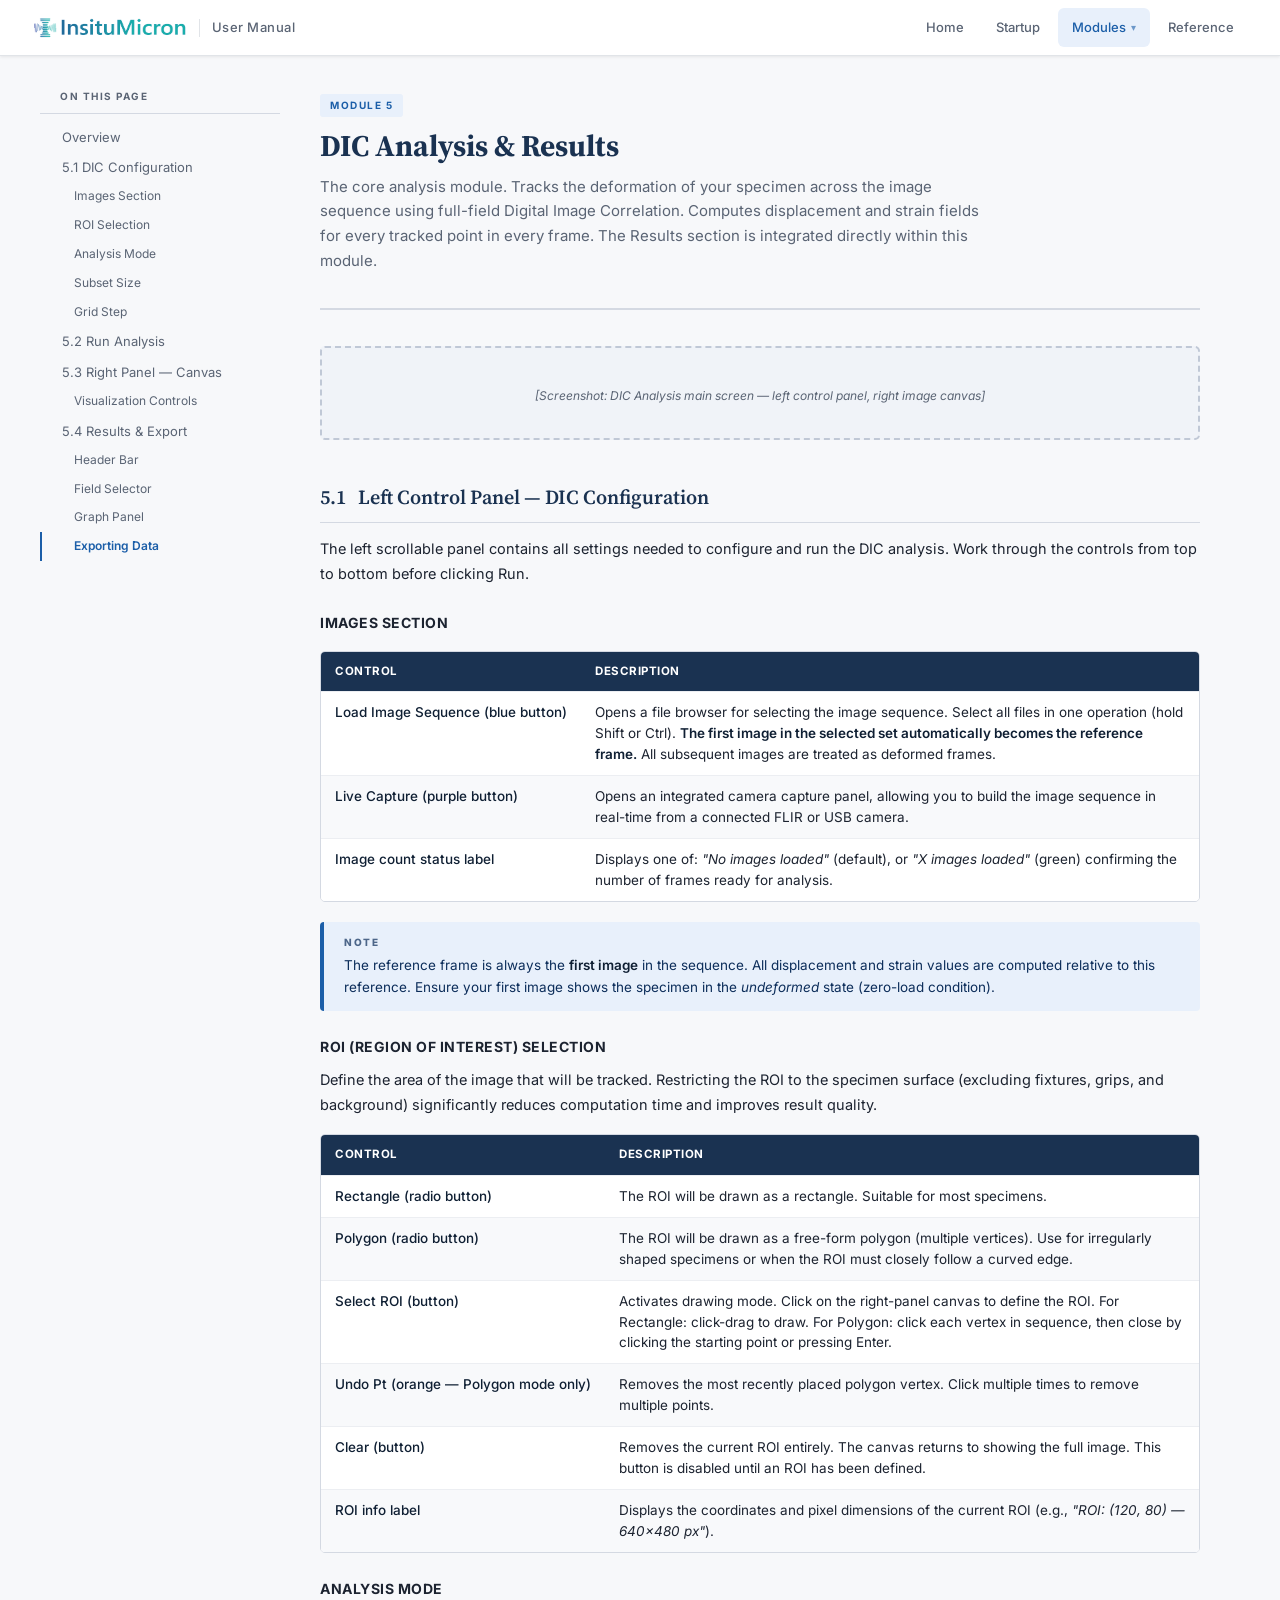
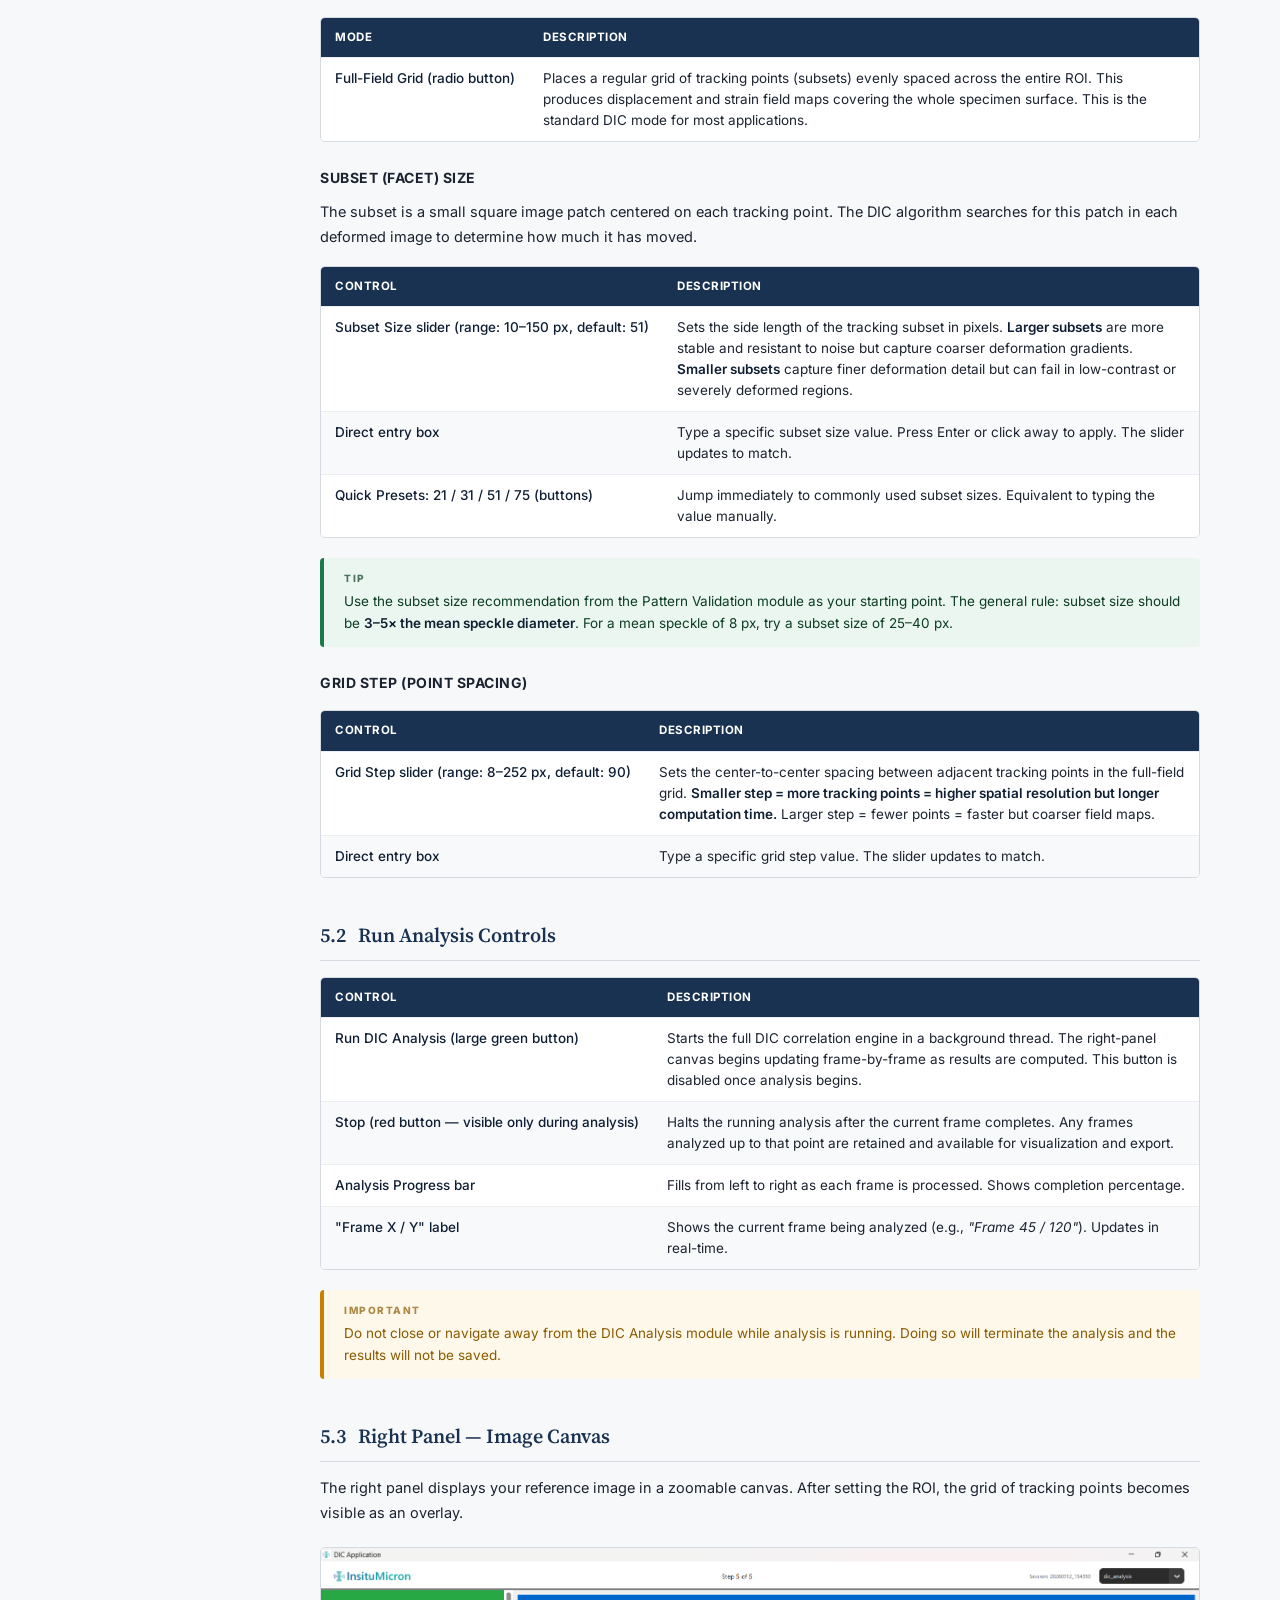
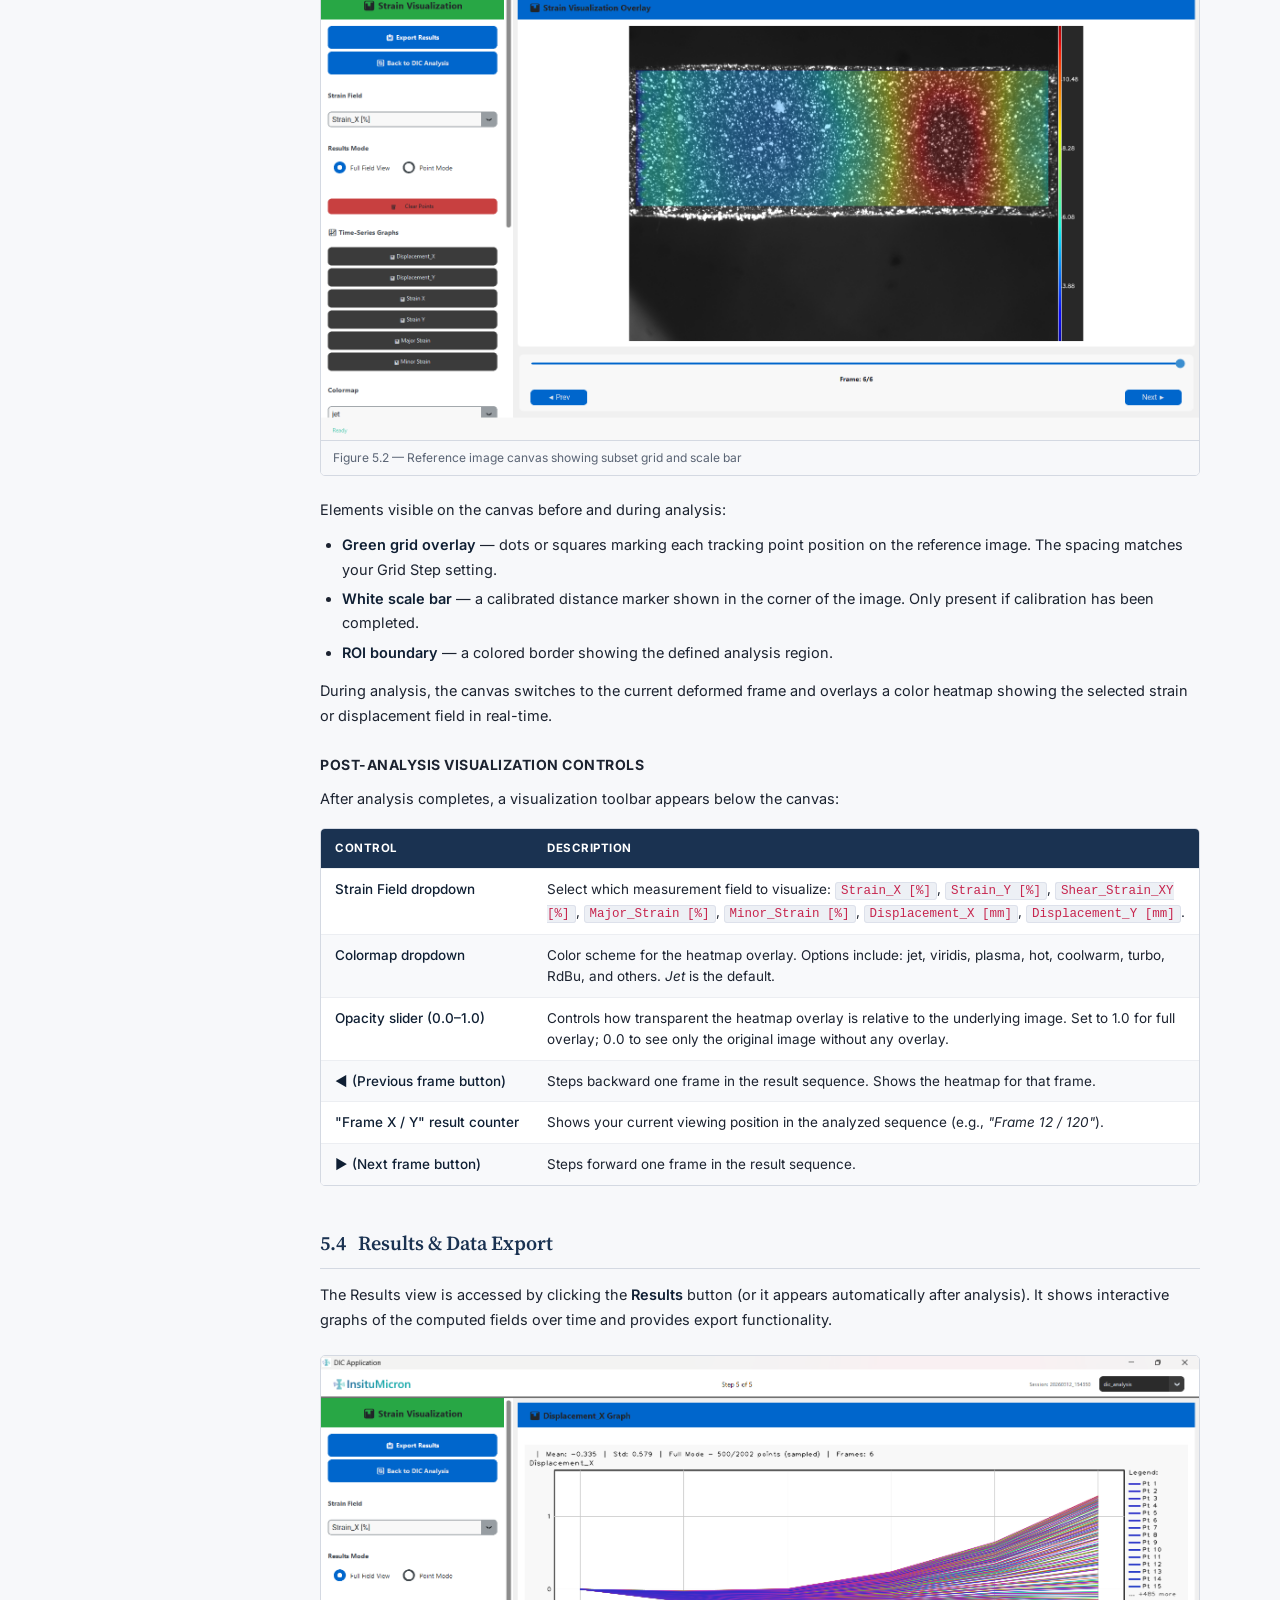
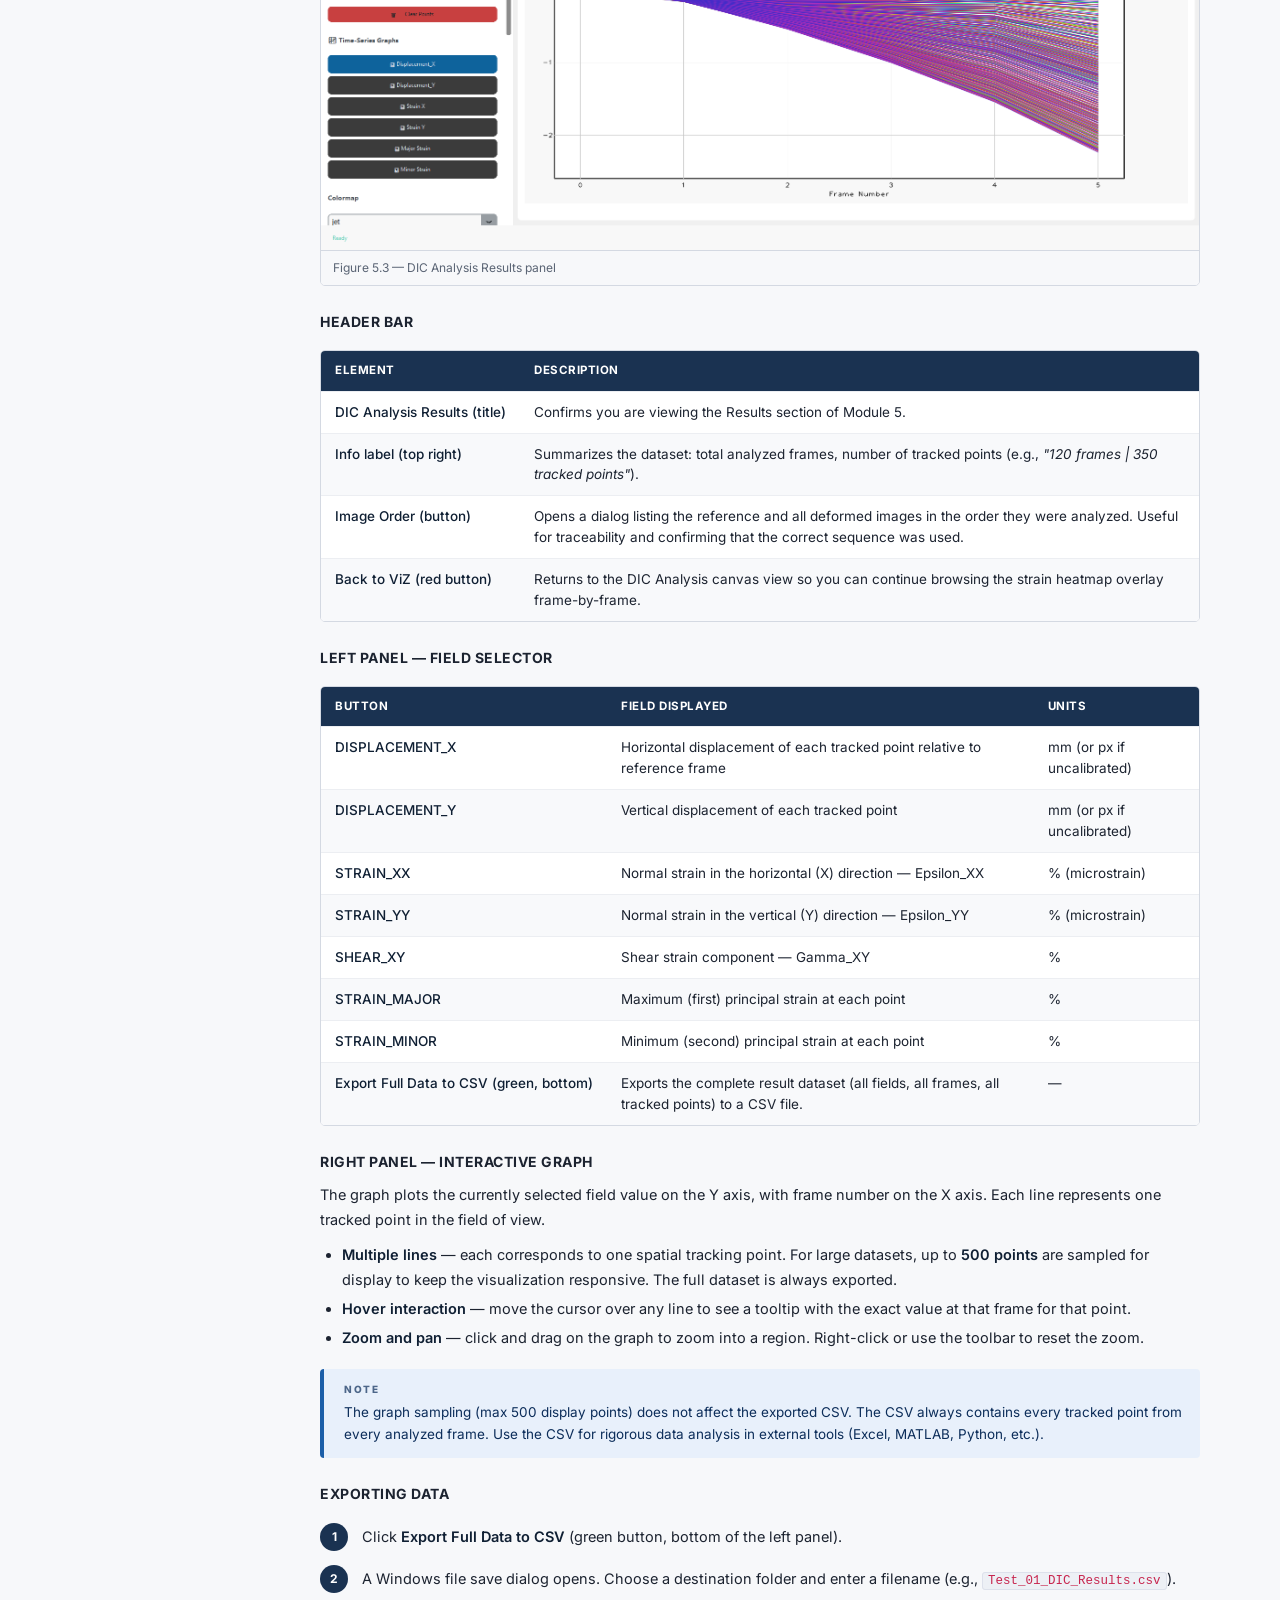
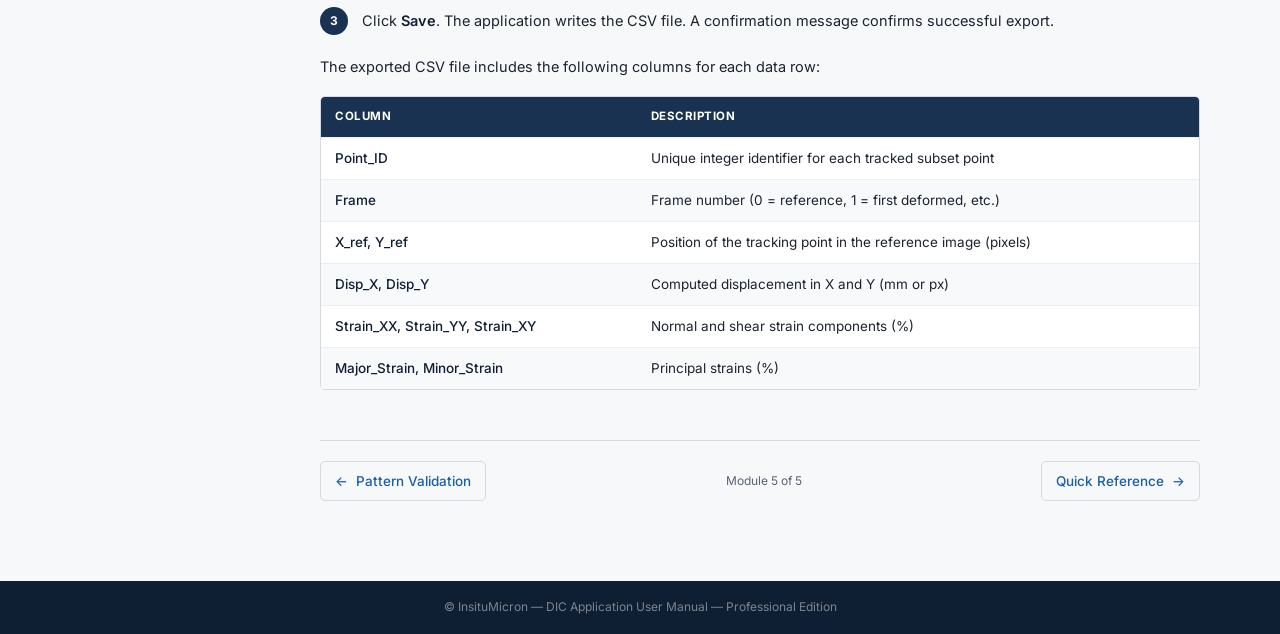
==== module5_dic_analysis.html @ 98cc05a1 "Initial commit: User Manual files" ====
﻿<!DOCTYPE html>
<html lang="en">
<head>
<meta charset="UTF-8">
<link rel="icon" type="image/x-icon" href="images/logo.ico">
<meta name="viewport" content="width=device-width, initial-scale=1.0">
<title>Module 5: DIC Analysis & Results — DIC Application User Manual</title>
<link rel="stylesheet" href="style.css">
</head>
<body>

<header class="site-header">
  <a class="brand" href="index.html"><img src="images/title.png" alt="InsituMicron DIC Application" class="brand-img"><span class="brand-divider"></span><span class="brand-manual">User Manual</span></a>
  <nav class="header-nav">
    <a href="index.html">Home</a>
    <a href="license.html">Startup</a>
    <div class="nav-dropdown">
      <span class="nav-btn active">Modules</span>
      <div class="dropdown-menu">
        <a href="module1_acquisition.html"><span class="mod-num">1</span>Image Acquisition</a>
        <a href="module2_calibration.html"><span class="mod-num">2</span>Calibration</a>
        <a href="module3_focus_quality.html"><span class="mod-num">3</span>Focus Quality</a>
        <a href="module4_pattern_validation.html"><span class="mod-num">4</span>Pattern Validation</a>
        <a href="module5_dic_analysis.html" class="active"><span class="mod-num">5</span>DIC Analysis</a>
      </div>
    </div>
    <a href="reference.html">Reference</a>
  </nav></header>

<div class="layout">
  <nav class="sidebar">
    <div class="sidebar-label">On This Page</div>
    <a href="#overview">Overview</a>
    <a href="#configuration">5.1 DIC Configuration</a>
    <a class="sub" href="#images-section">Images Section</a>
    <a class="sub" href="#roi-selection">ROI Selection</a>
    <a class="sub" href="#analysis-mode">Analysis Mode</a>
    <a class="sub" href="#subset-size">Subset Size</a>
    <a class="sub" href="#grid-step">Grid Step</a>
    <a href="#run-analysis">5.2 Run Analysis</a>
    <a href="#canvas">5.3 Right Panel — Canvas</a>
    <a class="sub" href="#post-viz">Visualization Controls</a>
    <a href="#results">5.4 Results &amp; Export</a>
    <a class="sub" href="#header-bar">Header Bar</a>
    <a class="sub" href="#field-selector">Field Selector</a>
    <a class="sub" href="#graph-panel">Graph Panel</a>
    <a class="sub" href="#export">Exporting Data</a>
  </nav>

  <main class="content">
    <div class="page-title-block">
      <div class="module-tag">Module 5</div>
      <h1>DIC Analysis &amp; Results</h1>
      <p class="lead">The core analysis module. Tracks the deformation of your specimen across the image sequence using full-field Digital Image Correlation. Computes displacement and strain fields for every tracked point in every frame. The Results section is integrated directly within this module.</p>
    </div>

    <div class="fig">
      <img src="images/D1.png" alt="DIC Analysis main screen" onerror="this.parentElement.className='fig-placeholder';this.parentElement.innerHTML='<div class=ph-label>[Screenshot: DIC Analysis main screen — left control panel, right image canvas]</div>'">
      <div class="fig-caption">Figure 5.1 — DIC Analysis module main screen</div>
    </div>

    <!-- 5.1 Configuration -->
    <h2 id="configuration">5.1 &nbsp; Left Control Panel — DIC Configuration</h2>
    <p>The left scrollable panel contains all settings needed to configure and run the DIC analysis. Work through the controls from top to bottom before clicking Run.</p>

    <h3 id="images-section">Images Section</h3>
    <div class="tbl-wrap"><table>
      <thead><tr><th>Control</th><th>Description</th></tr></thead>
      <tbody>
        <tr><td>Load Image Sequence (blue button)</td><td>Opens a file browser for selecting the image sequence. Select all files in one operation (hold Shift or Ctrl). <strong>The first image in the selected set automatically becomes the reference frame.</strong> All subsequent images are treated as deformed frames.</td></tr>
        <tr><td>Live Capture (purple button)</td><td>Opens an integrated camera capture panel, allowing you to build the image sequence in real-time from a connected FLIR or USB camera.</td></tr>
        <tr><td>Image count status label</td><td>Displays one of: <em>"No images loaded"</em> (default), or <em>"X images loaded"</em> (green) confirming the number of frames ready for analysis.</td></tr>
      </tbody>
    </table></div>
    <div class="note">The reference frame is always the <strong>first image</strong> in the sequence. All displacement and strain values are computed relative to this reference. Ensure your first image shows the specimen in the <em>undeformed</em> state (zero-load condition).</div>

    <h3 id="roi-selection">ROI (Region of Interest) Selection</h3>
    <p>Define the area of the image that will be tracked. Restricting the ROI to the specimen surface (excluding fixtures, grips, and background) significantly reduces computation time and improves result quality.</p>
    <div class="tbl-wrap"><table>
      <thead><tr><th>Control</th><th>Description</th></tr></thead>
      <tbody>
        <tr><td>Rectangle (radio button)</td><td>The ROI will be drawn as a rectangle. Suitable for most specimens.</td></tr>
        <tr><td>Polygon (radio button)</td><td>The ROI will be drawn as a free-form polygon (multiple vertices). Use for irregularly shaped specimens or when the ROI must closely follow a curved edge.</td></tr>
        <tr><td>Select ROI (button)</td><td>Activates drawing mode. Click on the right-panel canvas to define the ROI. For Rectangle: click-drag to draw. For Polygon: click each vertex in sequence, then close by clicking the starting point or pressing Enter.</td></tr>
        <tr><td>Undo Pt (orange — Polygon mode only)</td><td>Removes the most recently placed polygon vertex. Click multiple times to remove multiple points.</td></tr>
        <tr><td>Clear (button)</td><td>Removes the current ROI entirely. The canvas returns to showing the full image. This button is disabled until an ROI has been defined.</td></tr>
        <tr><td>ROI info label</td><td>Displays the coordinates and pixel dimensions of the current ROI (e.g., <em>"ROI: (120, 80) — 640×480 px"</em>).</td></tr>
      </tbody>
    </table></div>

    <h3 id="analysis-mode">Analysis Mode</h3>
    <div class="tbl-wrap"><table>
      <thead><tr><th>Mode</th><th>Description</th></tr></thead>
      <tbody>
        <tr><td>Full-Field Grid (radio button)</td><td>Places a regular grid of tracking points (subsets) evenly spaced across the entire ROI. This produces displacement and strain field maps covering the whole specimen surface. This is the standard DIC mode for most applications.</td></tr>
      </tbody>
    </table></div>

    <h3 id="subset-size">Subset (Facet) Size</h3>
    <p>The subset is a small square image patch centered on each tracking point. The DIC algorithm searches for this patch in each deformed image to determine how much it has moved.</p>
    <div class="tbl-wrap"><table>
      <thead><tr><th>Control</th><th>Description</th></tr></thead>
      <tbody>
        <tr><td>Subset Size slider (range: 10–150 px, default: 51)</td><td>Sets the side length of the tracking subset in pixels. <strong>Larger subsets</strong> are more stable and resistant to noise but capture coarser deformation gradients. <strong>Smaller subsets</strong> capture finer deformation detail but can fail in low-contrast or severely deformed regions.</td></tr>
        <tr><td>Direct entry box</td><td>Type a specific subset size value. Press Enter or click away to apply. The slider updates to match.</td></tr>
        <tr><td>Quick Presets: 21 / 31 / 51 / 75 (buttons)</td><td>Jump immediately to commonly used subset sizes. Equivalent to typing the value manually.</td></tr>
      </tbody>
    </table></div>
    <div class="tip">Use the subset size recommendation from the Pattern Validation module as your starting point. The general rule: subset size should be <strong>3–5× the mean speckle diameter</strong>. For a mean speckle of 8 px, try a subset size of 25–40 px.</div>

    <h3 id="grid-step">Grid Step (Point Spacing)</h3>
    <div class="tbl-wrap"><table>
      <thead><tr><th>Control</th><th>Description</th></tr></thead>
      <tbody>
        <tr><td>Grid Step slider (range: 8–252 px, default: 90)</td><td>Sets the center-to-center spacing between adjacent tracking points in the full-field grid. <strong>Smaller step = more tracking points = higher spatial resolution but longer computation time.</strong> Larger step = fewer points = faster but coarser field maps.</td></tr>
        <tr><td>Direct entry box</td><td>Type a specific grid step value. The slider updates to match.</td></tr>
      </tbody>
    </table></div>

    <!-- 5.2 Run Analysis -->
    <h2 id="run-analysis">5.2 &nbsp; Run Analysis Controls</h2>
    <div class="tbl-wrap"><table>
      <thead><tr><th>Control</th><th>Description</th></tr></thead>
      <tbody>
        <tr><td>Run DIC Analysis (large green button)</td><td>Starts the full DIC correlation engine in a background thread. The right-panel canvas begins updating frame-by-frame as results are computed. This button is disabled once analysis begins.</td></tr>
        <tr><td>Stop (red button — visible only during analysis)</td><td>Halts the running analysis after the current frame completes. Any frames analyzed up to that point are retained and available for visualization and export.</td></tr>
        <tr><td>Analysis Progress bar</td><td>Fills from left to right as each frame is processed. Shows completion percentage.</td></tr>
        <tr><td>"Frame X / Y" label</td><td>Shows the current frame being analyzed (e.g., <em>"Frame 45 / 120"</em>). Updates in real-time.</td></tr>
      </tbody>
    </table></div>
    <div class="warning">Do not close or navigate away from the DIC Analysis module while analysis is running. Doing so will terminate the analysis and the results will not be saved.</div>

    <!-- 5.3 Canvas -->
    <h2 id="canvas">5.3 &nbsp; Right Panel — Image Canvas</h2>
    <p>The right panel displays your reference image in a zoomable canvas. After setting the ROI, the grid of tracking points becomes visible as an overlay.</p>

    <div class="fig">
      <img src="images/d2.png" alt="DIC canvas with grid overlay" onerror="this.parentElement.className='fig-placeholder';this.parentElement.innerHTML='<div class=ph-label>[Screenshot: Reference image with green subset grid overlay and white scale bar]</div>'">
      <div class="fig-caption">Figure 5.2 — Reference image canvas showing subset grid and scale bar</div>
    </div>

    <p>Elements visible on the canvas before and during analysis:</p>
    <ul>
      <li><strong>Green grid overlay</strong> — dots or squares marking each tracking point position on the reference image. The spacing matches your Grid Step setting.</li>
      <li><strong>White scale bar</strong> — a calibrated distance marker shown in the corner of the image. Only present if calibration has been completed.</li>
      <li><strong>ROI boundary</strong> — a colored border showing the defined analysis region.</li>
    </ul>

    <p>During analysis, the canvas switches to the current deformed frame and overlays a color heatmap showing the selected strain or displacement field in real-time.</p>

    <h3 id="post-viz">Post-Analysis Visualization Controls</h3>
    <p>After analysis completes, a visualization toolbar appears below the canvas:</p>
    <div class="tbl-wrap"><table>
      <thead><tr><th>Control</th><th>Description</th></tr></thead>
      <tbody>
        <tr><td>Strain Field dropdown</td><td>Select which measurement field to visualize: <code>Strain_X [%]</code>, <code>Strain_Y [%]</code>, <code>Shear_Strain_XY [%]</code>, <code>Major_Strain [%]</code>, <code>Minor_Strain [%]</code>, <code>Displacement_X [mm]</code>, <code>Displacement_Y [mm]</code>.</td></tr>
        <tr><td>Colormap dropdown</td><td>Color scheme for the heatmap overlay. Options include: jet, viridis, plasma, hot, coolwarm, turbo, RdBu, and others. <em>Jet</em> is the default.</td></tr>
        <tr><td>Opacity slider (0.0–1.0)</td><td>Controls how transparent the heatmap overlay is relative to the underlying image. Set to 1.0 for full overlay; 0.0 to see only the original image without any overlay.</td></tr>
        <tr><td>◀ (Previous frame button)</td><td>Steps backward one frame in the result sequence. Shows the heatmap for that frame.</td></tr>
        <tr><td>"Frame X / Y" result counter</td><td>Shows your current viewing position in the analyzed sequence (e.g., <em>"Frame 12 / 120"</em>).</td></tr>
        <tr><td>▶ (Next frame button)</td><td>Steps forward one frame in the result sequence.</td></tr>
      </tbody>
    </table></div>

    <!-- 5.4 Results -->
    <h2 id="results">5.4 &nbsp; Results &amp; Data Export</h2>
    <p>The Results view is accessed by clicking the <strong>Results</strong> button (or it appears automatically after analysis). It shows interactive graphs of the computed fields over time and provides export functionality.</p>

    <div class="fig">
      <img src="images/d3.png" alt="Results panel" onerror="this.parentElement.className='fig-placeholder';this.parentElement.innerHTML='<div class=ph-label>[Screenshot: Results module — left field selector buttons, right interactive graph]</div>'">
      <div class="fig-caption">Figure 5.3 — DIC Analysis Results panel</div>
    </div>

    <h3 id="header-bar">Header Bar</h3>
    <div class="tbl-wrap"><table>
      <thead><tr><th>Element</th><th>Description</th></tr></thead>
      <tbody>
        <tr><td>DIC Analysis Results (title)</td><td>Confirms you are viewing the Results section of Module 5.</td></tr>
        <tr><td>Info label (top right)</td><td>Summarizes the dataset: total analyzed frames, number of tracked points (e.g., <em>"120 frames | 350 tracked points"</em>).</td></tr>
        <tr><td>Image Order (button)</td><td>Opens a dialog listing the reference and all deformed images in the order they were analyzed. Useful for traceability and confirming that the correct sequence was used.</td></tr>
        <tr><td>Back to ViZ (red button)</td><td>Returns to the DIC Analysis canvas view so you can continue browsing the strain heatmap overlay frame-by-frame.</td></tr>
      </tbody>
    </table></div>

    <h3 id="field-selector">Left Panel — Field Selector</h3>
    <div class="tbl-wrap"><table>
      <thead><tr><th>Button</th><th>Field Displayed</th><th>Units</th></tr></thead>
      <tbody>
        <tr><td>DISPLACEMENT_X</td><td>Horizontal displacement of each tracked point relative to reference frame</td><td>mm (or px if uncalibrated)</td></tr>
        <tr><td>DISPLACEMENT_Y</td><td>Vertical displacement of each tracked point</td><td>mm (or px if uncalibrated)</td></tr>
        <tr><td>STRAIN_XX</td><td>Normal strain in the horizontal (X) direction — Epsilon_XX</td><td>% (microstrain)</td></tr>
        <tr><td>STRAIN_YY</td><td>Normal strain in the vertical (Y) direction — Epsilon_YY</td><td>% (microstrain)</td></tr>
        <tr><td>SHEAR_XY</td><td>Shear strain component — Gamma_XY</td><td>%</td></tr>
        <tr><td>STRAIN_MAJOR</td><td>Maximum (first) principal strain at each point</td><td>%</td></tr>
        <tr><td>STRAIN_MINOR</td><td>Minimum (second) principal strain at each point</td><td>%</td></tr>
        <tr><td>Export Full Data to CSV (green, bottom)</td><td>Exports the complete result dataset (all fields, all frames, all tracked points) to a CSV file.</td><td>—</td></tr>
      </tbody>
    </table></div>

    <h3 id="graph-panel">Right Panel — Interactive Graph</h3>
    <p>The graph plots the currently selected field value on the Y axis, with frame number on the X axis. Each line represents one tracked point in the field of view.</p>
    <ul>
      <li><strong>Multiple lines</strong> — each corresponds to one spatial tracking point. For large datasets, up to <strong>500 points</strong> are sampled for display to keep the visualization responsive. The full dataset is always exported.</li>
      <li><strong>Hover interaction</strong> — move the cursor over any line to see a tooltip with the exact value at that frame for that point.</li>
      <li><strong>Zoom and pan</strong> — click and drag on the graph to zoom into a region. Right-click or use the toolbar to reset the zoom.</li>
    </ul>

    <div class="note">The graph sampling (max 500 display points) does not affect the exported CSV. The CSV always contains every tracked point from every analyzed frame. Use the CSV for rigorous data analysis in external tools (Excel, MATLAB, Python, etc.).</div>

    <h3 id="export">Exporting Data</h3>
    <div class="procedure">
      <div class="proc-step"><p>Click <strong>Export Full Data to CSV</strong> (green button, bottom of the left panel).</p></div>
      <div class="proc-step"><p>A Windows file save dialog opens. Choose a destination folder and enter a filename (e.g., <code>Test_01_DIC_Results.csv</code>).</p></div>
      <div class="proc-step"><p>Click <strong>Save</strong>. The application writes the CSV file. A confirmation message confirms successful export.</p></div>
    </div>
    <p>The exported CSV file includes the following columns for each data row:</p>
    <div class="tbl-wrap"><table>
      <thead><tr><th>Column</th><th>Description</th></tr></thead>
      <tbody>
        <tr><td>Point_ID</td><td>Unique integer identifier for each tracked subset point</td></tr>
        <tr><td>Frame</td><td>Frame number (0 = reference, 1 = first deformed, etc.)</td></tr>
        <tr><td>X_ref, Y_ref</td><td>Position of the tracking point in the reference image (pixels)</td></tr>
        <tr><td>Disp_X, Disp_Y</td><td>Computed displacement in X and Y (mm or px)</td></tr>
        <tr><td>Strain_XX, Strain_YY, Strain_XY</td><td>Normal and shear strain components (%)</td></tr>
        <tr><td>Major_Strain, Minor_Strain</td><td>Principal strains (%)</td></tr>
      </tbody>
    </table></div>

    <div class="page-nav">
      <a href="module4_pattern_validation.html" class="prev">Pattern Validation</a>
      <span class="page-label">Module 5 of 5</span>
      <a href="reference.html" class="next">Quick Reference</a>
    </div>
  </main>
</div>

<footer class="site-footer">&copy; InsituMicron &mdash; DIC Application User Manual &mdash; Professional Edition</footer>
<script>
(function(){
  var sections = document.querySelectorAll('[id]');
  var navLinks = document.querySelectorAll('.sidebar a');
  if (!navLinks.length) return;
  var io = new IntersectionObserver(function(entries){
    entries.forEach(function(entry){
      if (entry.isIntersecting) {
        var id = entry.target.getAttribute('id');
        navLinks.forEach(function(a){ a.classList.remove('active'); });
        var active = document.querySelector('.sidebar a[href="#' + id + '"]');
        if (active) active.classList.add('active');
      }
    });
  }, { rootMargin: '-15% 0px -70% 0px', threshold: 0 });
  sections.forEach(function(s){ io.observe(s); });
})();
</script></body>
</html>
---- style.css ----
/* ============================================================
   DIC Application — User Manual Shared Stylesheet
   Style: Corporate Technical Documentation
   ============================================================ */

@import url('https://fonts.googleapis.com/css2?family=Inter:wght@300;400;500;600;700&family=Source+Serif+4:wght@400;600;700&display=swap');

/* ── RESET & ROOT ── */
*, *::before, *::after { box-sizing: border-box; margin: 0; padding: 0; }

:root {
  --navy:        #1a3251;
  --navy-dark:   #0f1f33;
  --blue:        #1b5ea8;
  --blue-light:  #e8f0fb;
  --header-bg:   #ffffff;
  --header-text: #1a1a1a;
  --header-text-muted: #5a6474;
  --header-border: #e1e4e8;
  --teal:        #007c8a;
  --text:        #1c2330;
  --text-muted:  #5a6474;
  --border:      #d4d9e2;
  --bg:          #f7f8fa;
  --white:       #ffffff;
  --sidebar-w:   240px;
  --green:       #1a7a4a;
  --green-bg:    #eaf6ef;
  --amber:       #8a5a00;
  --amber-bg:    #fef8ea;
  --red:         #8a1515;
  --red-bg:      #fdf0f0;
}

/* ── BASE ── */
html { scroll-behavior: smooth; }
body {
  font-family: 'Inter', 'Segoe UI', Arial, sans-serif;
  font-size: 14.5px;
  line-height: 1.7;
  color: var(--text);
  background: var(--bg);
  min-height: 100vh;
  display: flex;
  flex-direction: column;
}

/* ── TOP HEADER BAR ── */
.site-header {
  background: var(--header-bg);
  color: var(--header-text);
  display: flex;
  align-items: center;
  justify-content: space-between;
  padding: 0 32px;
  height: 56px;
  position: sticky;
  top: 0;
  z-index: 1000;
  box-shadow: 0 1px 3px rgba(0,0,0,0.08);
  border-bottom: 1px solid var(--header-border);
}
.site-header .brand {
  display: flex;
  align-items: center;
  gap: 12px;
  text-decoration: none;
}
.brand-img {
  height: 28px;
  width: auto;
  display: block;
  object-fit: contain;
  /* If title.png has color/white text, ensure it's visible on white. 
     Using a slight contrast filter just in case. */
}
.brand-divider {
  width: 1px;
  height: 18px;
  background: var(--header-border);
  display: block;
}
.brand-manual {
  font-size: 13px;
  font-weight: 500;
  color: var(--header-text-muted);
  letter-spacing: 0.5px;
  white-space: nowrap;
}
.header-nav {
  display: flex;
  align-items: center;
  gap: 4px;
}
.header-nav a, .nav-dropdown > .nav-btn {
  color: var(--header-text-muted);
  text-decoration: none;
  font-size: 13px;
  font-weight: 500;
  padding: 8px 14px;
  border-radius: 6px;
  transition: background 0.15s, color 0.15s;
  display: flex;
  align-items: center;
}
.header-nav a:hover, .nav-dropdown > .nav-btn:hover { 
  background: var(--bg); 
  color: var(--blue); 
}
.header-nav a.active, .nav-dropdown > .nav-btn.active { 
  background: var(--blue-light); 
  color: var(--blue); 
}

/* Modules dropdown */
.nav-dropdown { position: relative; display: inline-block; }
.nav-dropdown > .nav-btn {
  cursor: pointer;
  user-select: none;
  gap: 5px;
}
.nav-dropdown > .nav-btn::after { content: '▾'; font-size: 10px; opacity: 0.6; }

.nav-dropdown .dropdown-menu {
  display: none;
  position: absolute;
  top: calc(100% + 4px);
  right: 0;
  background: #ffffff;
  border: 1px solid var(--border);
  border-radius: 8px;
  min-width: 220px;
  box-shadow: 0 10px 30px rgba(0,0,0,0.12);
  z-index: 300;
  overflow: hidden;
  padding: 6px;
}
.nav-dropdown:hover .dropdown-menu { display: block; }

.nav-dropdown .dropdown-menu a {
  display: flex;
  align-items: center;
  gap: 12px;
  padding: 10px 14px;
  color: var(--text);
  text-decoration: none;
  font-size: 13.5px;
  border-radius: 6px;
  transition: background 0.12s;
}
.nav-dropdown .dropdown-menu a:hover { background: var(--bg); color: var(--blue); }
.nav-dropdown .dropdown-menu a.active { background: var(--blue-light); color: var(--blue); font-weight: 600; }
.nav-dropdown .dropdown-menu a .mod-num {
  display: inline-flex;
  align-items: center;
  justify-content: center;
  width: 22px;
  height: 22px;
  background: var(--bg);
  border-radius: 4px;
  font-size: 11px;
  font-weight: 700;
  color: var(--blue);
  flex-shrink: 0;
}

/* ── LAYOUT WRAPPER ── */
.layout {
  display: flex;
  flex: 1;
  max-width: 1200px;
  margin: 0 auto;
  width: 100%;
  padding: 0 0 60px;
}

/* ── LEFT SIDEBAR (in-page TOC) ── */
.sidebar {
  width: var(--sidebar-w);
  flex-shrink: 0;
  padding: 32px 0 0;
  position: sticky;
  top: 54px;
  height: calc(100vh - 54px);
  overflow-y: auto;
}
.sidebar-label {
  font-size: 10px;
  font-weight: 700;
  letter-spacing: 1.5px;
  text-transform: uppercase;
  color: var(--text-muted);
  padding: 0 20px 8px;
  border-bottom: 1px solid var(--border);
  margin-bottom: 8px;
}
.sidebar a {
  display: block;
  padding: 6px 20px;
  font-size: 13px;
  color: var(--text-muted);
  text-decoration: none;
  border-left: 2px solid transparent;
  transition: color 0.12s, border-color 0.12s;
  line-height: 1.4;
}
.sidebar a:hover { color: var(--blue); border-left-color: #b8cfe8; }
.sidebar a.active { color: var(--blue); border-left-color: var(--blue); font-weight: 600; }
.sidebar a.sub { padding-left: 32px; font-size: 12px; }

/* ── MAIN CONTENT ── */
.content {
  flex: 1;
  min-width: 0;
  padding: 36px 40px 0;
}

/* ── PAGE TITLE BLOCK ── */
.page-title-block {
  border-bottom: 2px solid var(--border);
  padding-bottom: 24px;
  margin-bottom: 36px;
}
.module-tag {
  display: inline-block;
  font-size: 10px;
  font-weight: 700;
  letter-spacing: 1.5px;
  text-transform: uppercase;
  color: var(--blue);
  background: var(--blue-light);
  padding: 3px 10px;
  border-radius: 3px;
  margin-bottom: 10px;
}
.page-title-block h1 {
  font-family: 'Source Serif 4', Georgia, serif;
  font-size: 30px;
  font-weight: 700;
  color: var(--navy);
  line-height: 1.25;
  margin-bottom: 10px;
}
.page-title-block .lead {
  font-size: 15px;
  color: var(--text-muted);
  line-height: 1.65;
  max-width: 680px;
}

/* ── SECTION HEADINGS ── */
h2 {
  font-family: 'Source Serif 4', Georgia, serif;
  font-size: 20px;
  font-weight: 600;
  color: var(--navy);
  margin: 40px 0 14px;
  padding-bottom: 8px;
  border-bottom: 1px solid var(--border);
}
h3 {
  font-size: 14px;
  font-weight: 700;
  color: var(--text);
  margin: 24px 0 10px;
  text-transform: uppercase;
  letter-spacing: 0.5px;
}
h4 { font-size: 14px; font-weight: 600; color: var(--text); margin: 18px 0 8px; }

/* ── PARAGRAPHS ── */
p { margin: 10px 0; font-size: 14.5px; line-height: 1.72; }
ul, ol { padding-left: 22px; margin: 10px 0 14px; }
li { margin: 5px 0; font-size: 14.5px; line-height: 1.68; }
strong { font-weight: 600; color: var(--navy-dark); }
em { font-style: italic; }
code {
  font-family: 'Consolas', 'Courier New', monospace;
  font-size: 12.5px;
  background: #edf0f5;
  color: #c7254e;
  padding: 1px 5px;
  border-radius: 3px;
  border: 1px solid #dde1eb;
}

/* ── TABLES ── */
.tbl-wrap {
  overflow-x: auto;
  margin: 16px 0 20px;
  border: 1px solid var(--border);
  border-radius: 5px;
}
table {
  width: 100%;
  border-collapse: collapse;
  font-size: 13.5px;
  background: var(--white);
}
thead tr {
  background: var(--navy);
  color: #fff;
}
thead th {
  padding: 10px 14px;
  text-align: left;
  font-size: 11.5px;
  font-weight: 700;
  letter-spacing: 0.5px;
  text-transform: uppercase;
}
tbody tr { border-top: 1px solid #eceef2; }
tbody tr:nth-child(even) { background: #f8f9fb; }
tbody tr:hover { background: #eef3fb; }
tbody td {
  padding: 10px 14px;
  vertical-align: top;
  line-height: 1.55;
}
tbody td:first-child { font-weight: 500; color: var(--navy-dark); white-space: nowrap; }

/* ── CALLOUT BOXES ── */
.note, .warning, .caution, .tip {
  border-radius: 4px;
  padding: 12px 16px 12px 20px;
  margin: 18px 0;
  font-size: 13.5px;
  line-height: 1.65;
  position: relative;
}
.note    { background: var(--blue-light); border-left: 4px solid var(--blue);  color: #0c2d5a; }
.tip     { background: var(--green-bg);   border-left: 4px solid var(--green); color: #0c3d24; }
.warning { background: var(--amber-bg);   border-left: 4px solid #c98000;      color: var(--amber); }
.caution { background: var(--red-bg);     border-left: 4px solid #b71c1c;      color: var(--red); }
.note::before    { content: "NOTE"; }
.tip::before     { content: "TIP"; }
.warning::before { content: "IMPORTANT"; }
.caution::before { content: "CAUTION"; }
.note::before, .tip::before, .warning::before, .caution::before {
  display: block;
  font-size: 10px;
  font-weight: 800;
  letter-spacing: 1.5px;
  margin-bottom: 4px;
  opacity: 0.7;
}

/* ── NUMBERED STEPS ── */
.procedure { margin: 16px 0 20px; counter-reset: proc; }
.proc-step {
  display: grid;
  grid-template-columns: 32px 1fr;
  gap: 10px;
  margin-bottom: 12px;
  counter-increment: proc;
}
.proc-step::before {
  content: counter(proc);
  width: 28px;
  height: 28px;
  background: var(--navy);
  color: #fff;
  border-radius: 50%;
  display: flex;
  align-items: center;
  justify-content: center;
  font-size: 12px;
  font-weight: 700;
  flex-shrink: 0;
  margin-top: 2px;
}
.proc-step p { margin: 0; padding-top: 4px; }

/* ── OPTION CARDS (method selection) ── */
.option-grid {
  display: grid;
  grid-template-columns: repeat(auto-fit, minmax(180px, 1fr));
  gap: 14px;
  margin: 18px 0;
}
.option-card {
  background: var(--white);
  border: 1.5px solid var(--border);
  border-radius: 6px;
  padding: 18px 16px;
  position: relative;
}
.option-card:hover { border-color: var(--blue); }
.option-card .oc-num {
  font-size: 10px;
  font-weight: 700;
  letter-spacing: 1.2px;
  color: var(--text-muted);
  text-transform: uppercase;
  margin-bottom: 6px;
}
.option-card .oc-title {
  font-size: 13.5px;
  font-weight: 700;
  color: var(--navy);
  margin-bottom: 6px;
}
.option-card .oc-desc {
  font-size: 12.5px;
  color: var(--text-muted);
  line-height: 1.55;
}

/* ── IMAGE AREA ── */
.fig {
  margin: 22px 0;
  border: 1px solid var(--border);
  border-radius: 5px;
  overflow: hidden;
  background: var(--white);
}
.fig img { width: 100%; display: block; }
.fig-caption {
  font-size: 12px;
  color: var(--text-muted);
  padding: 7px 12px;
  border-top: 1px solid var(--border);
  background: var(--bg);
}
.fig-placeholder {
  background: #f0f3f8;
  border: 2px dashed #c0c8d6;
  border-radius: 5px;
  padding: 32px 20px;
  text-align: center;
  margin: 22px 0;
  color: var(--text-muted);
}
.fig-placeholder .ph-label {
  font-size: 12px;
  font-style: italic;
  margin-top: 6px;
}

/* ── RESULT RATING TABLE ── */
.rating-excellent { color: #146b35; font-weight: 700; }
.rating-acceptable { color: #1a52a0; font-weight: 700; }
.rating-marginal   { color: #8a5a00; font-weight: 700; }
.rating-poor       { color: #9b1515; font-weight: 700; }

/* ── PAGE NAVIGATION FOOTER ── */
.page-nav {
  display: flex;
  justify-content: space-between;
  align-items: center;
  margin: 50px 0 0;
  padding: 20px 0;
  border-top: 1px solid var(--border);
}
.page-nav a {
  display: flex;
  align-items: center;
  gap: 8px;
  text-decoration: none;
  color: var(--blue);
  font-size: 13.5px;
  font-weight: 500;
  padding: 8px 14px;
  border: 1.5px solid var(--border);
  border-radius: 5px;
  transition: border-color 0.15s, background 0.15s;
}
.page-nav a:hover { background: var(--blue-light); border-color: var(--blue); }
.page-nav .prev::before { content: "←  "; }
.page-nav .next::after  { content: "  →"; }
.page-nav .page-label {
  font-size: 12px;
  color: var(--text-muted);
}

/* ── SITE FOOTER ── */
.site-footer {
  background: var(--navy-dark);
  color: rgba(255,255,255,0.45);
  text-align: center;
  font-size: 12px;
  padding: 16px;
  margin-top: auto;
}

/* ── UTILITY ── */
.text-muted { color: var(--text-muted); }
.mt0 { margin-top: 0; }
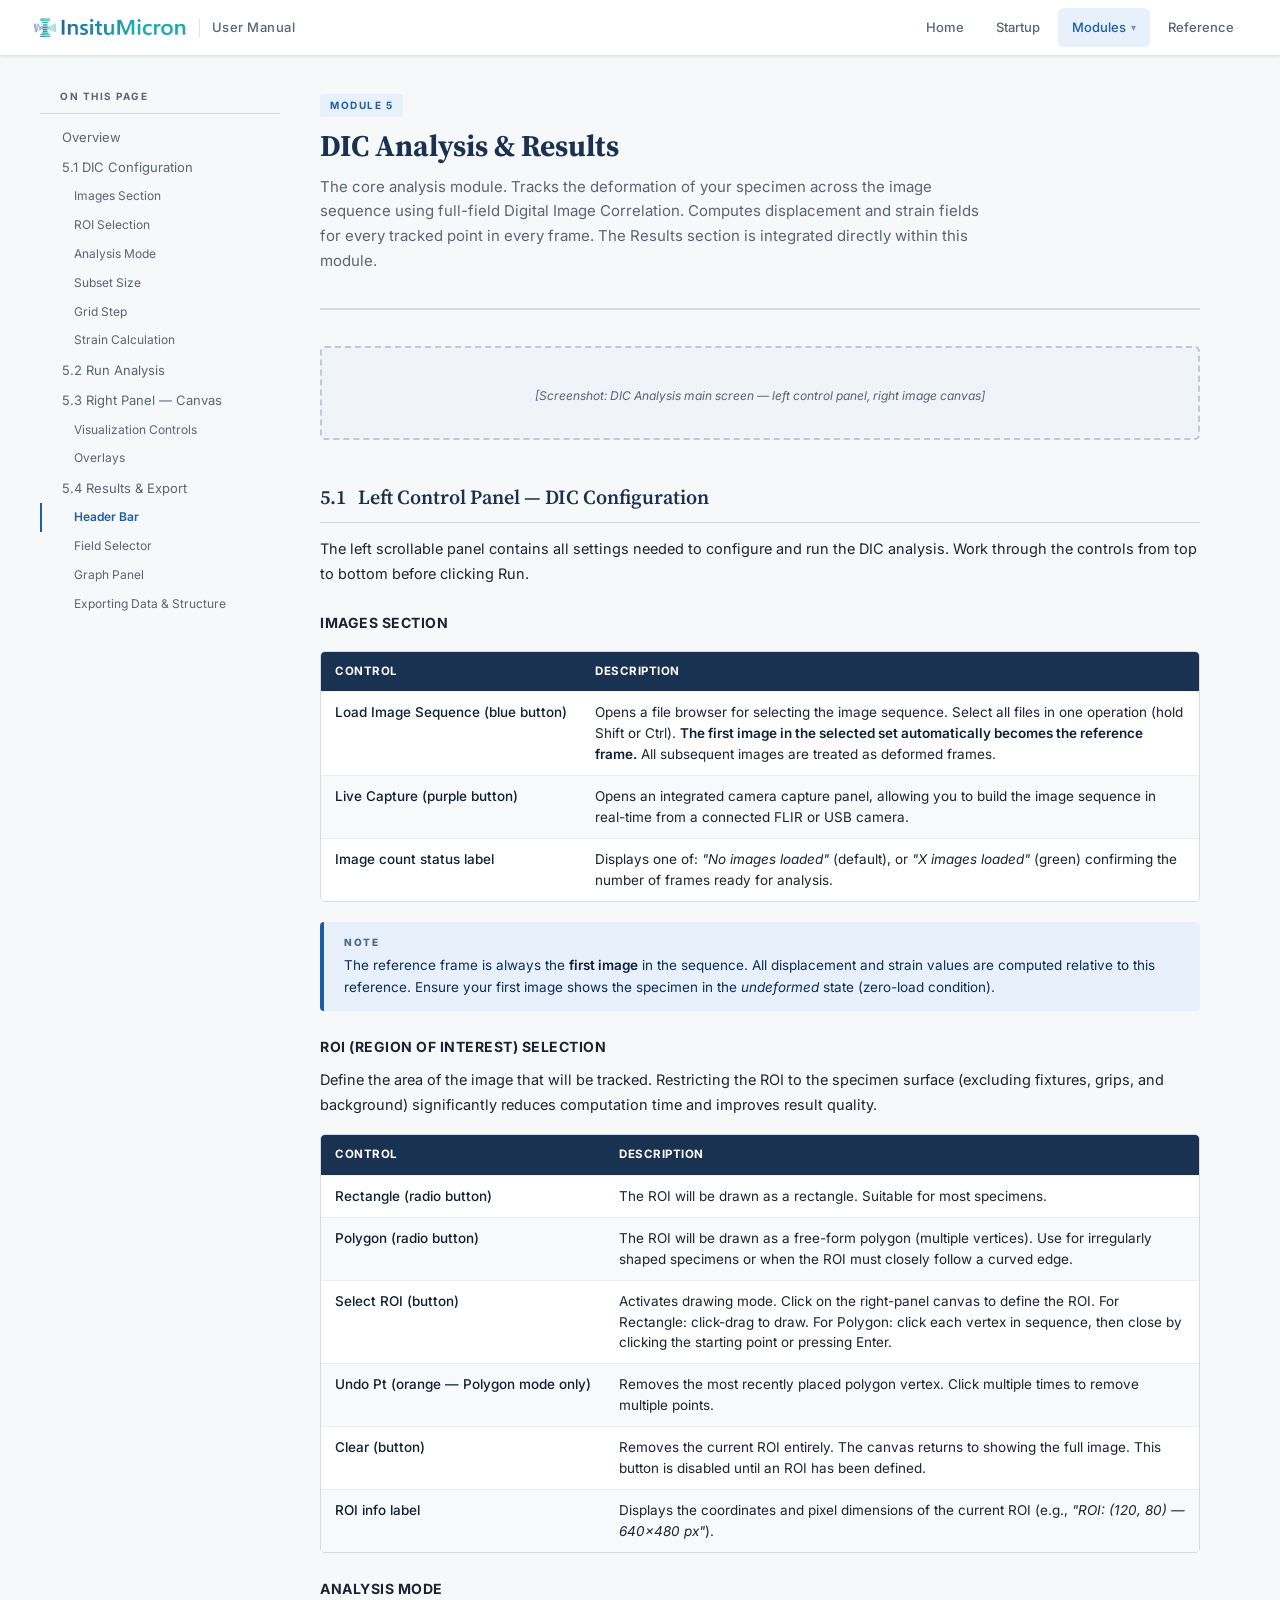
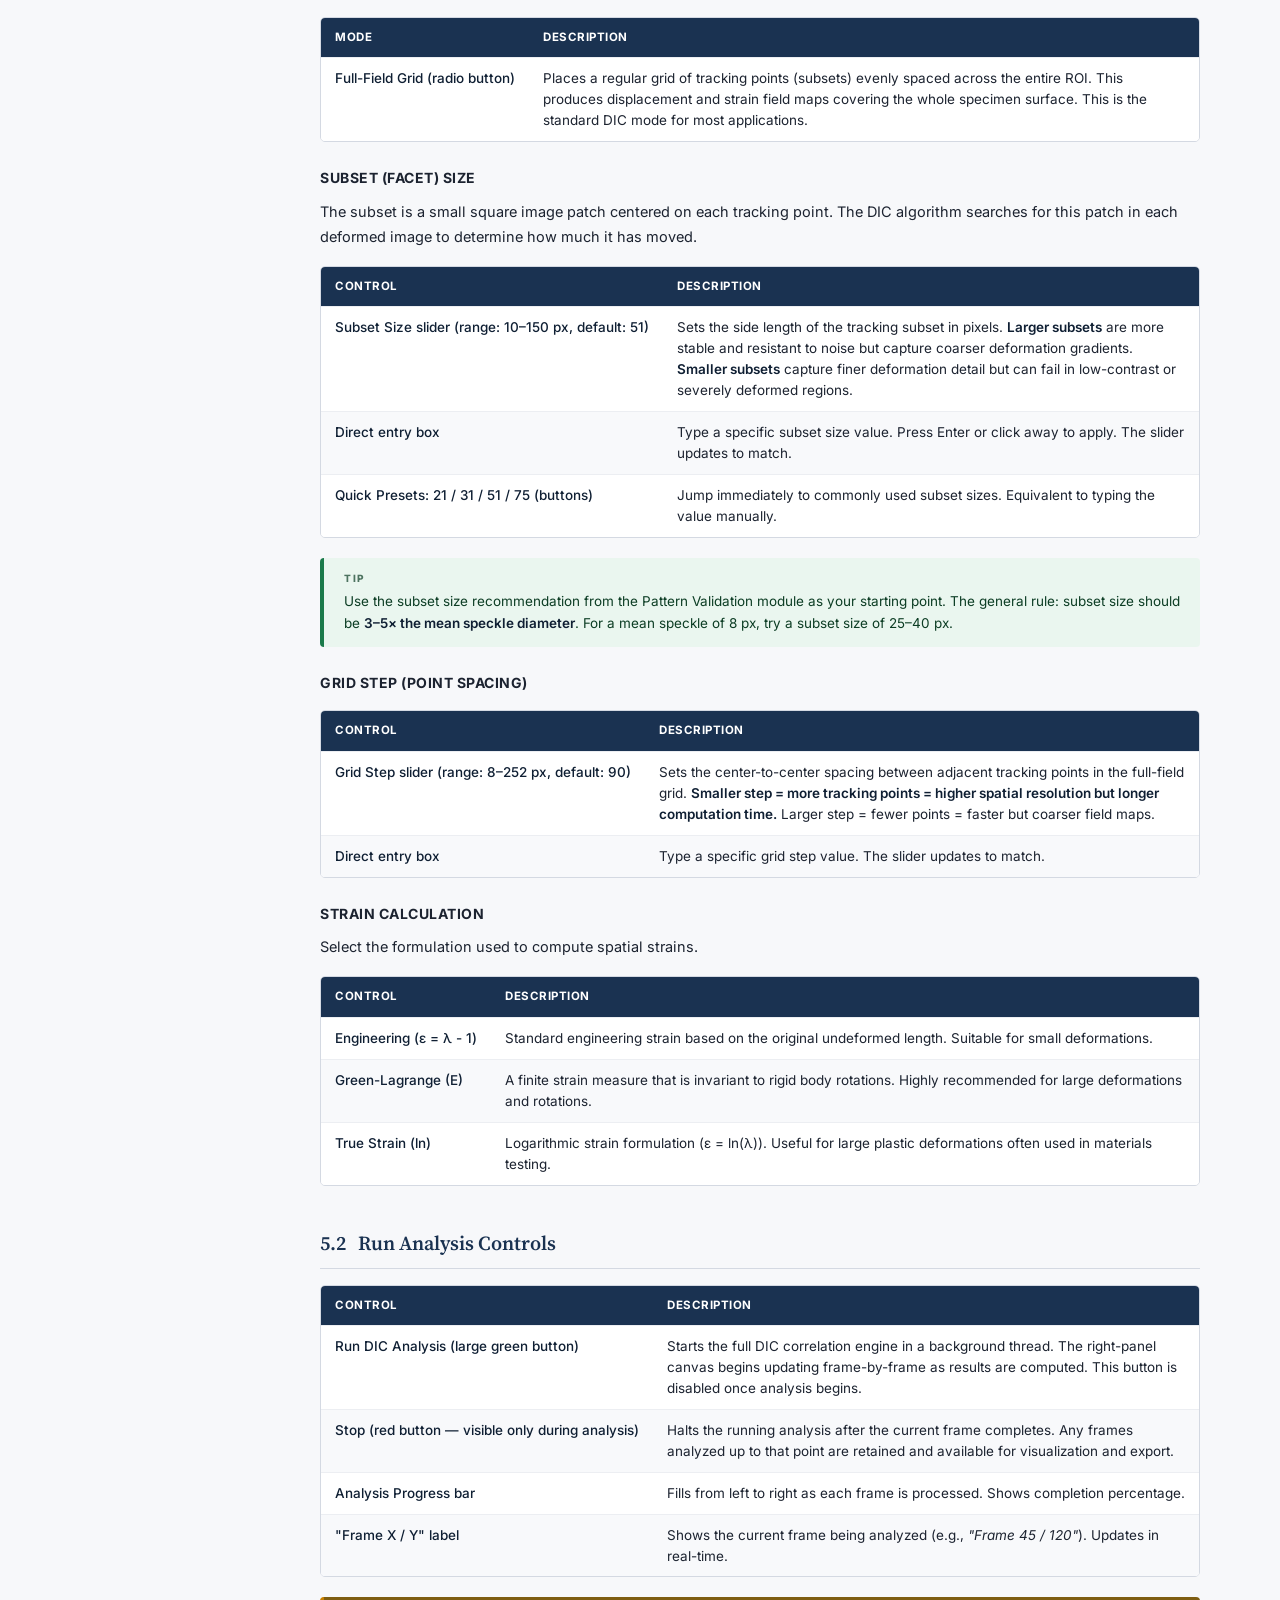
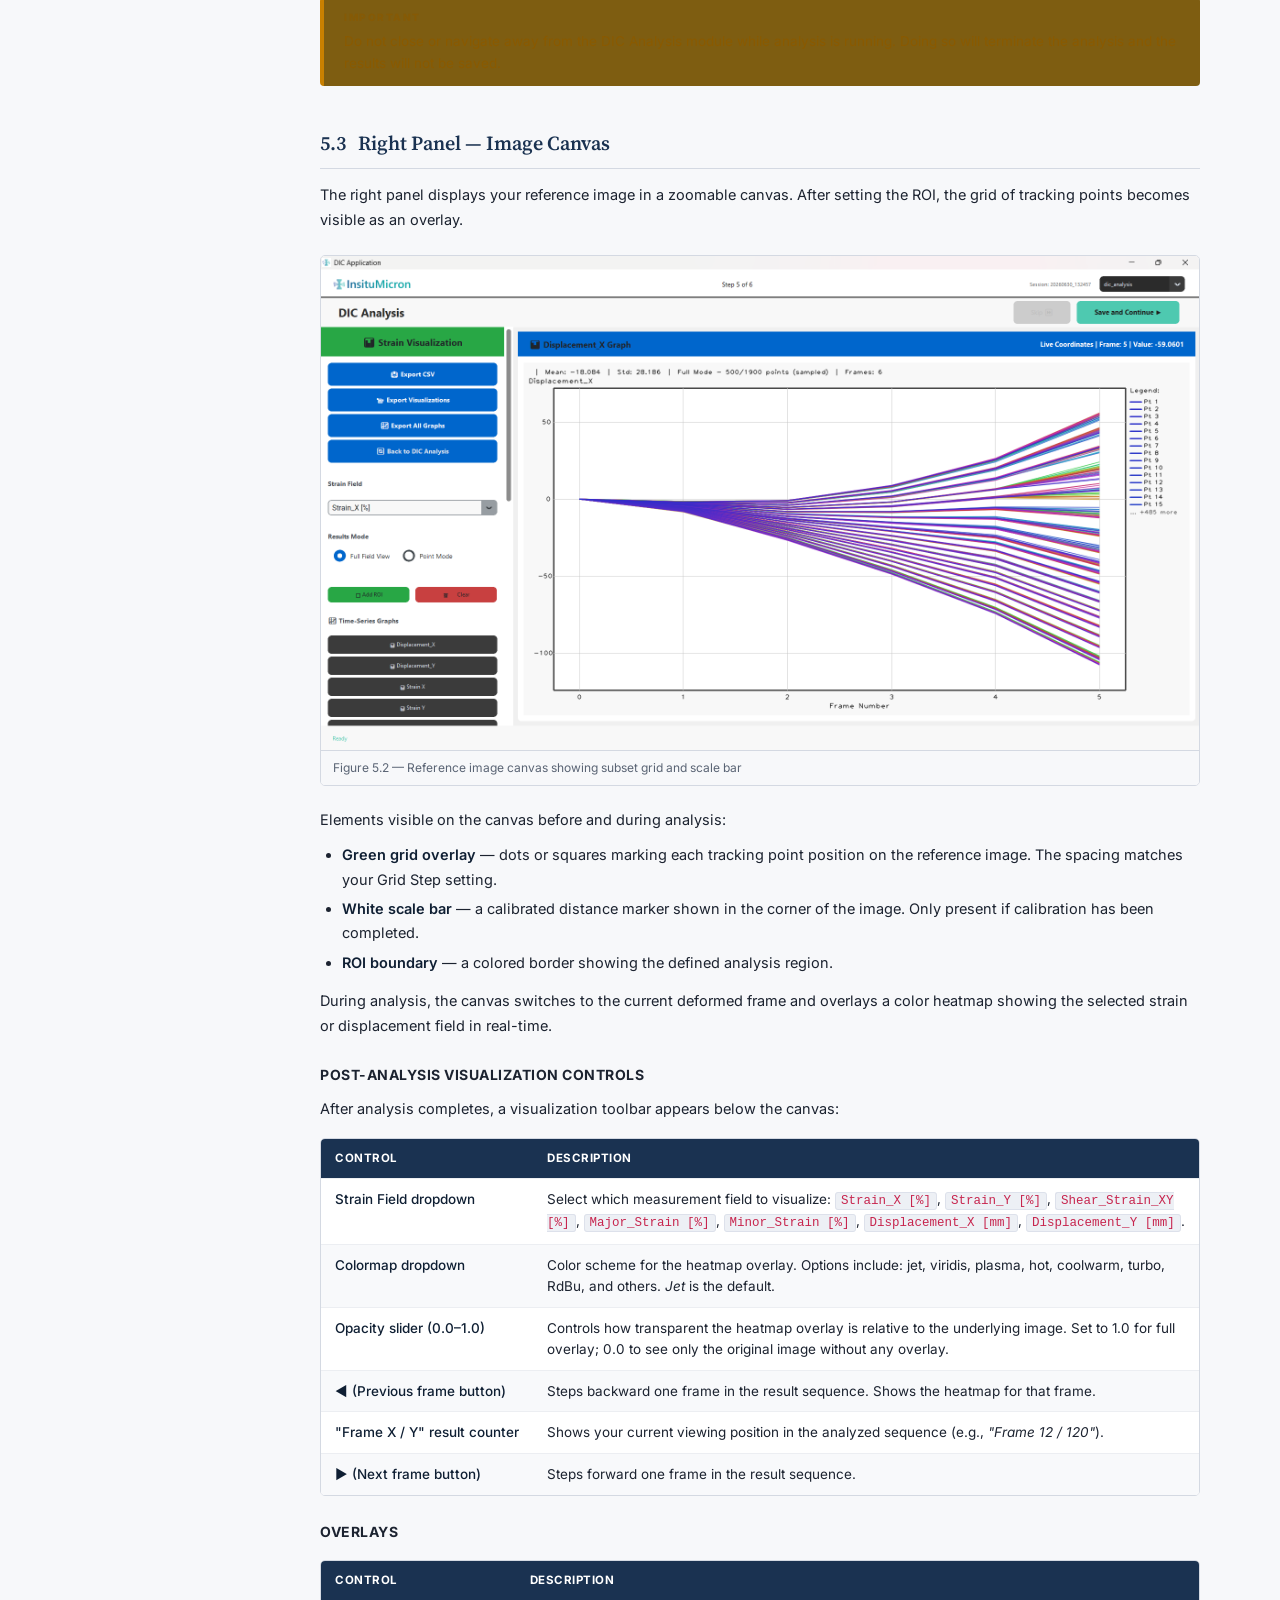
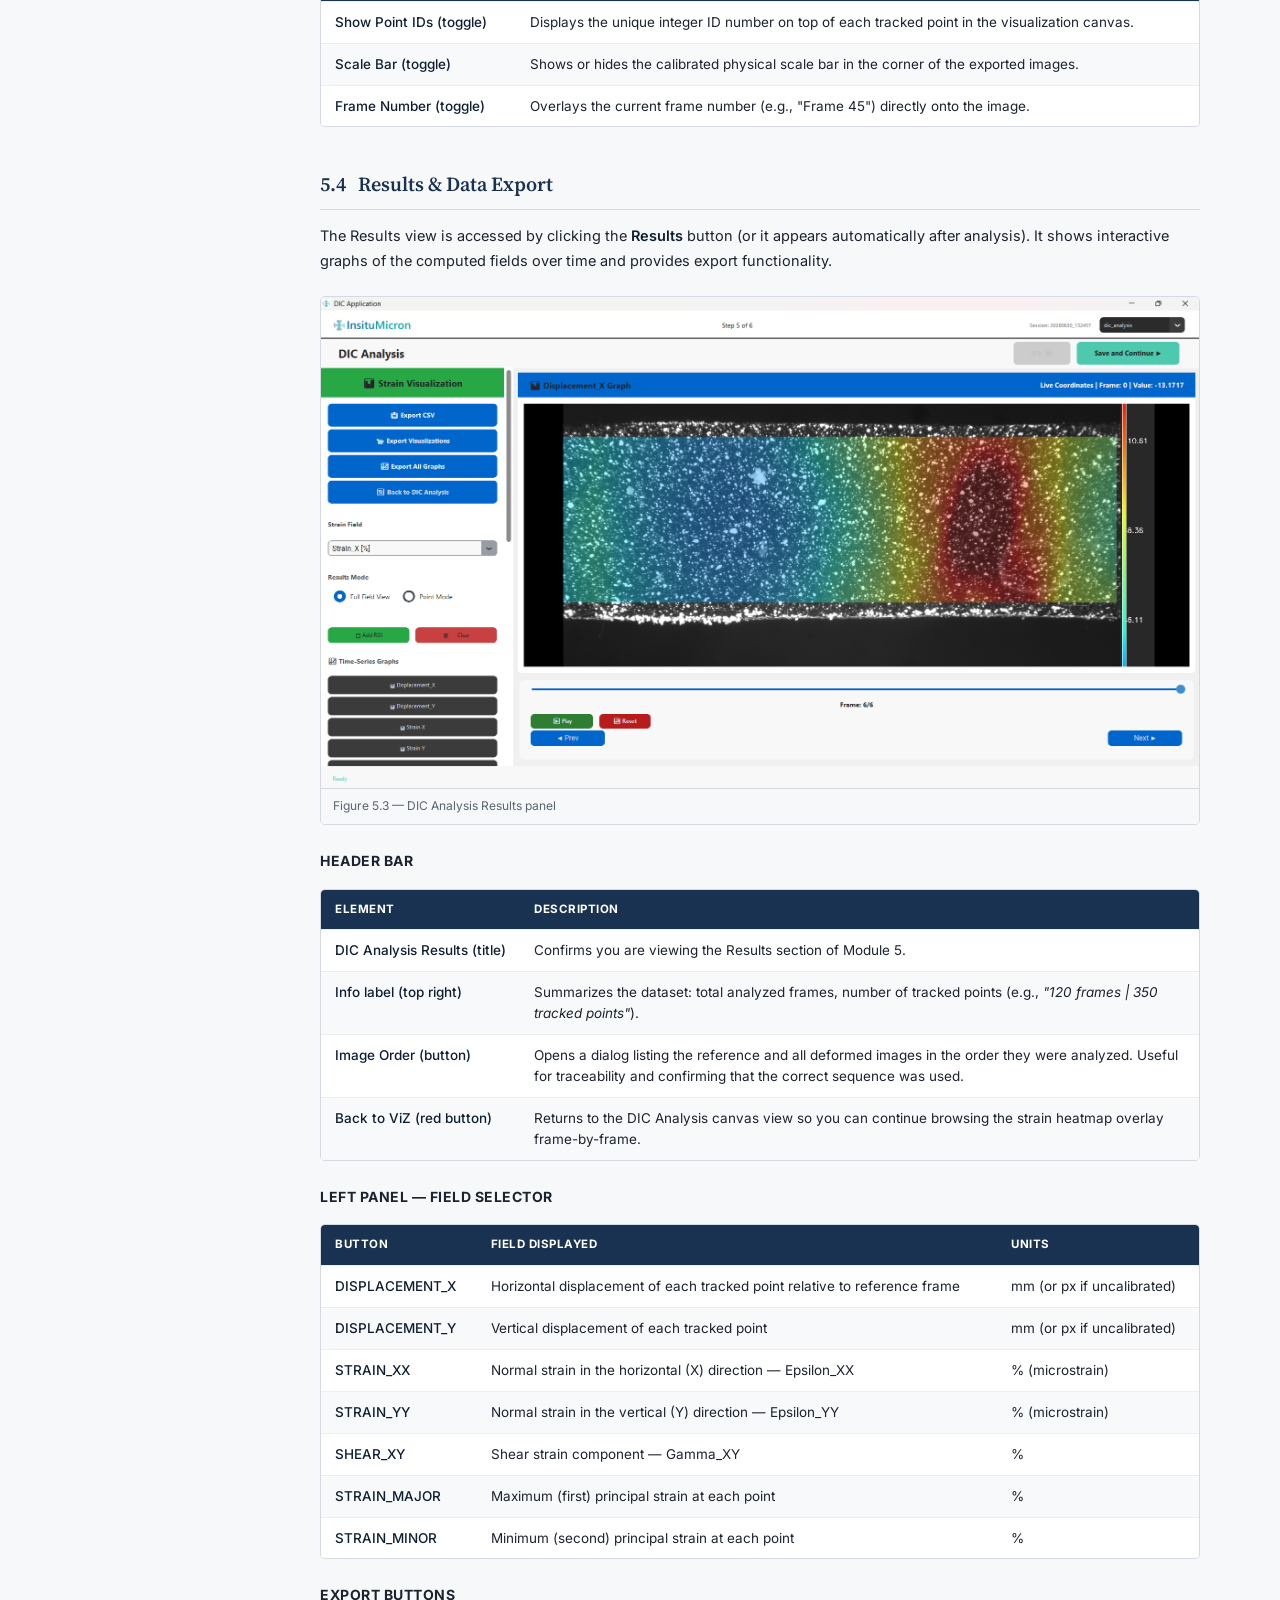
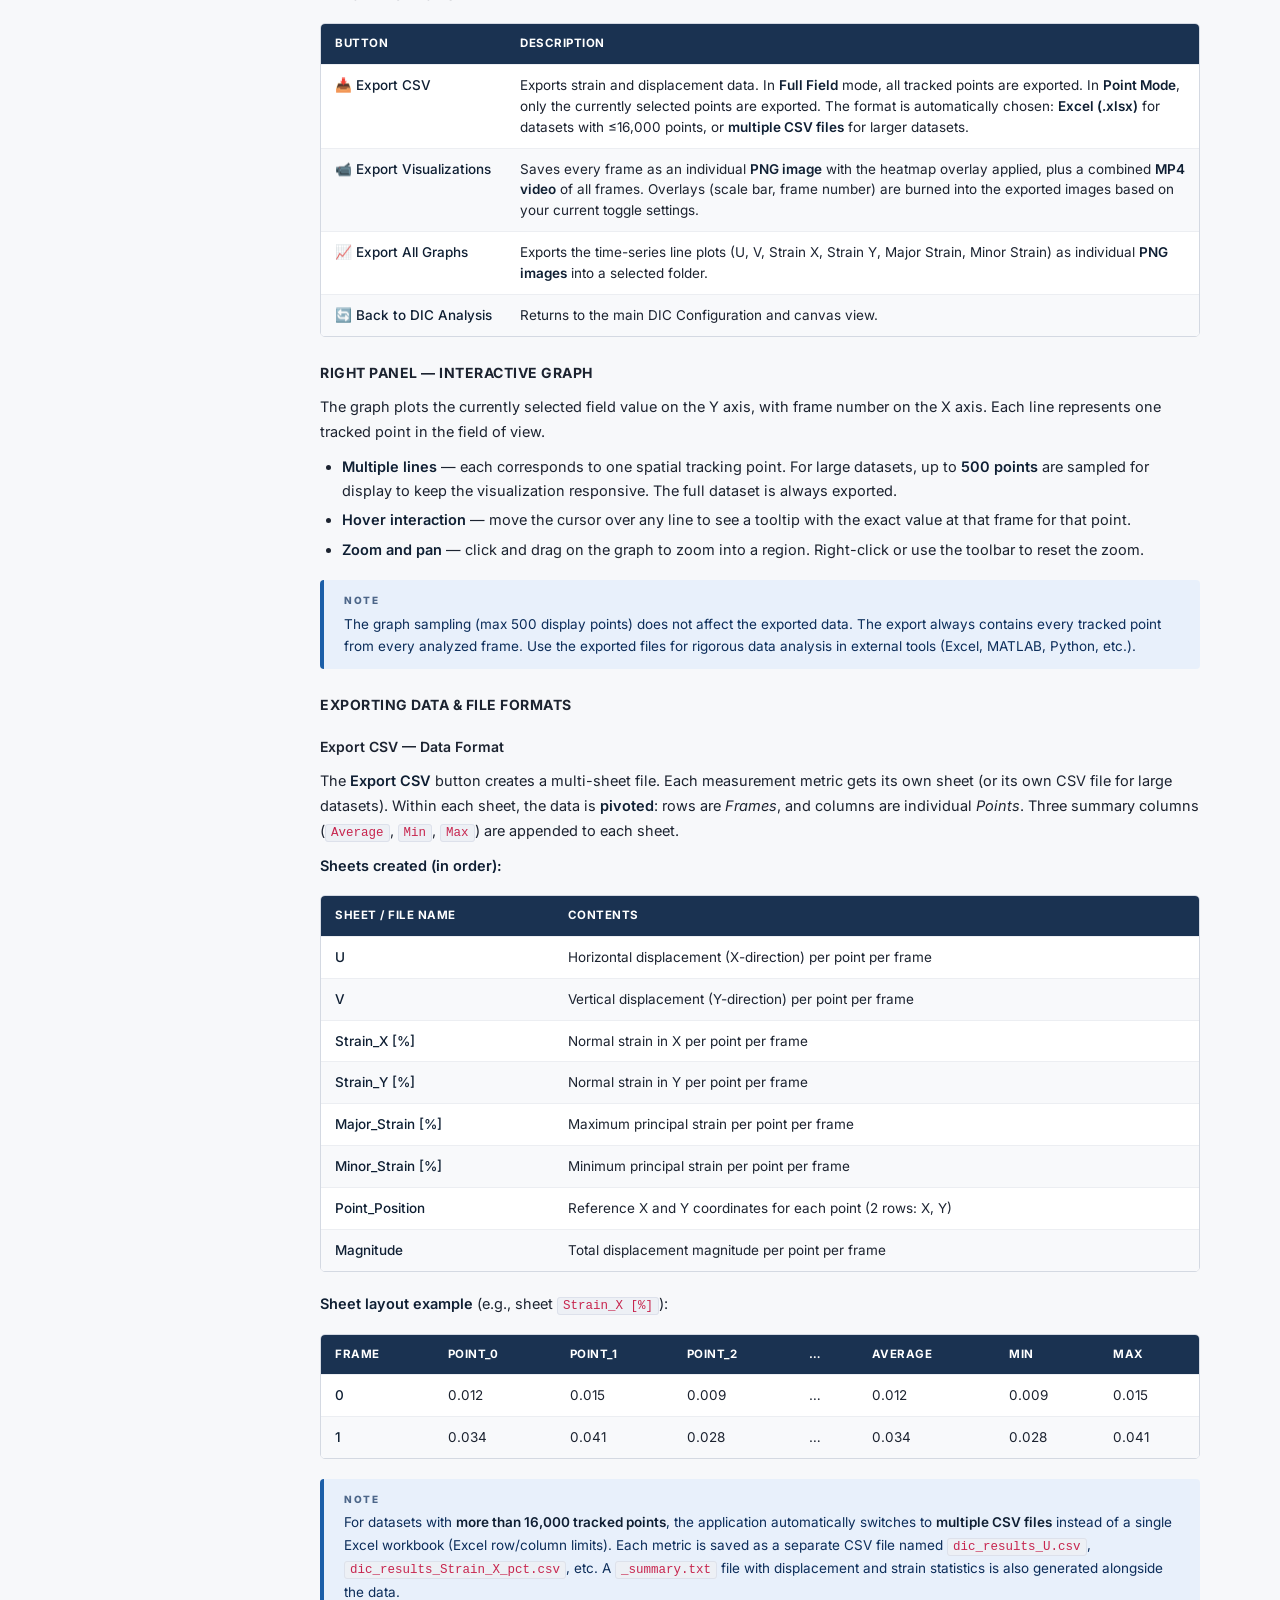
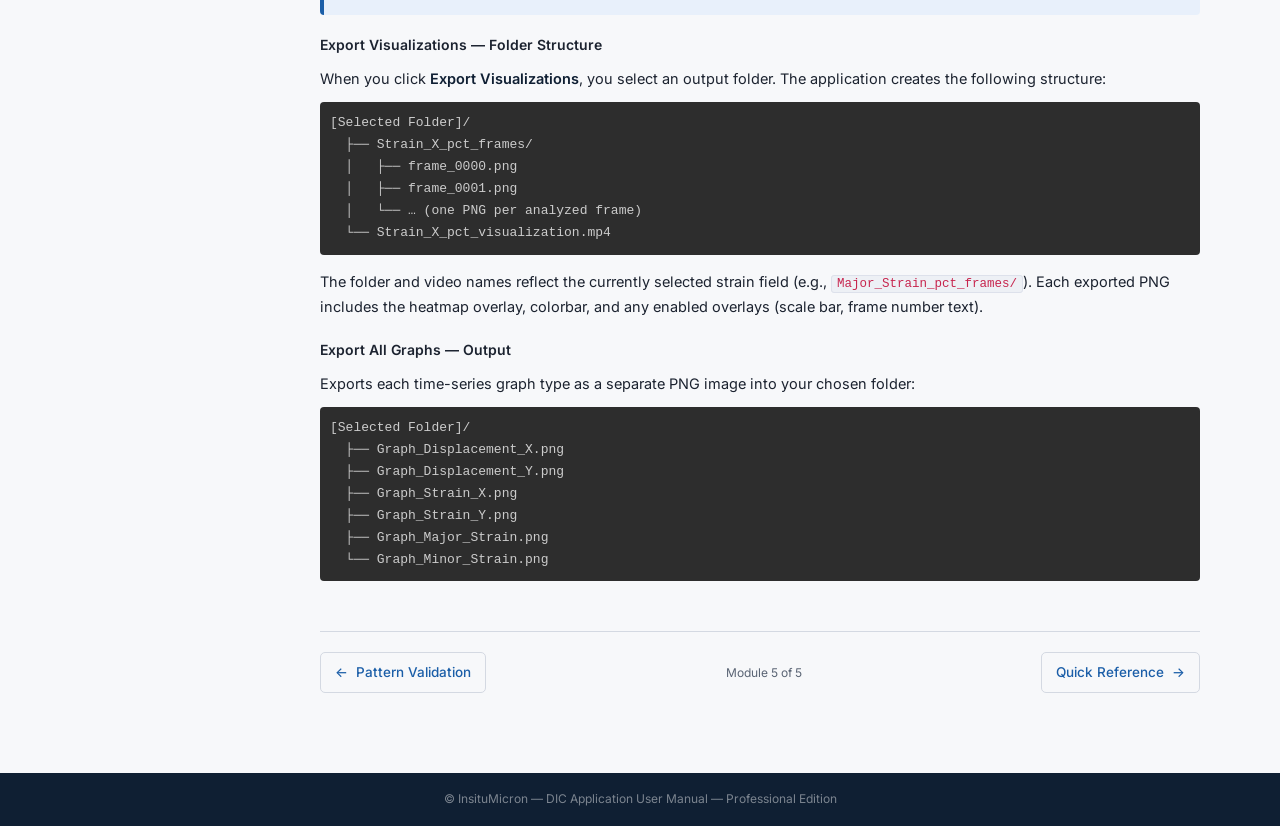
==== commit 56f60196: "Updated manual with new DIC analysis UI and export options" ====
--- a/module5_dic_analysis.html
+++ b/module5_dic_analysis.html
@@ -1,4 +1,4 @@
-﻿<!DOCTYPE html>
+<!DOCTYPE html>
 <html lang="en">
 <head>
 <meta charset="UTF-8">
@@ -37,14 +37,16 @@
     <a class="sub" href="#analysis-mode">Analysis Mode</a>
     <a class="sub" href="#subset-size">Subset Size</a>
     <a class="sub" href="#grid-step">Grid Step</a>
+    <a class="sub" href="#strain-calculation">Strain Calculation</a>
     <a href="#run-analysis">5.2 Run Analysis</a>
     <a href="#canvas">5.3 Right Panel — Canvas</a>
     <a class="sub" href="#post-viz">Visualization Controls</a>
+    <a class="sub" href="#overlays">Overlays</a>
     <a href="#results">5.4 Results &amp; Export</a>
     <a class="sub" href="#header-bar">Header Bar</a>
     <a class="sub" href="#field-selector">Field Selector</a>
     <a class="sub" href="#graph-panel">Graph Panel</a>
-    <a class="sub" href="#export">Exporting Data</a>
+    <a class="sub" href="#export">Exporting Data &amp; Structure</a>
   </nav>
 
   <main class="content">
@@ -117,6 +119,17 @@
       </tbody>
     </table></div>
 
+    <h3 id="strain-calculation">Strain Calculation</h3>
+    <p>Select the formulation used to compute spatial strains.</p>
+    <div class="tbl-wrap"><table>
+      <thead><tr><th>Control</th><th>Description</th></tr></thead>
+      <tbody>
+        <tr><td>Engineering (ε = λ - 1)</td><td>Standard engineering strain based on the original undeformed length. Suitable for small deformations.</td></tr>
+        <tr><td>Green-Lagrange (E)</td><td>A finite strain measure that is invariant to rigid body rotations. Highly recommended for large deformations and rotations.</td></tr>
+        <tr><td>True Strain (ln)</td><td>Logarithmic strain formulation (ε = ln(λ)). Useful for large plastic deformations often used in materials testing.</td></tr>
+      </tbody>
+    </table></div>
+
     <!-- 5.2 Run Analysis -->
     <h2 id="run-analysis">5.2 &nbsp; Run Analysis Controls</h2>
     <div class="tbl-wrap"><table>
@@ -159,6 +172,16 @@
         <tr><td>◀ (Previous frame button)</td><td>Steps backward one frame in the result sequence. Shows the heatmap for that frame.</td></tr>
         <tr><td>"Frame X / Y" result counter</td><td>Shows your current viewing position in the analyzed sequence (e.g., <em>"Frame 12 / 120"</em>).</td></tr>
         <tr><td>▶ (Next frame button)</td><td>Steps forward one frame in the result sequence.</td></tr>
+      </tbody>
+    </table></div>
+
+    <h3 id="overlays">Overlays</h3>
+    <div class="tbl-wrap"><table>
+      <thead><tr><th>Control</th><th>Description</th></tr></thead>
+      <tbody>
+        <tr><td>Show Point IDs (toggle)</td><td>Displays the unique integer ID number on top of each tracked point in the visualization canvas.</td></tr>
+        <tr><td>Scale Bar (toggle)</td><td>Shows or hides the calibrated physical scale bar in the corner of the exported images.</td></tr>
+        <tr><td>Frame Number (toggle)</td><td>Overlays the current frame number (e.g., "Frame 45") directly onto the image.</td></tr>
       </tbody>
     </table></div>
 
@@ -193,7 +216,17 @@
         <tr><td>SHEAR_XY</td><td>Shear strain component — Gamma_XY</td><td>%</td></tr>
         <tr><td>STRAIN_MAJOR</td><td>Maximum (first) principal strain at each point</td><td>%</td></tr>
         <tr><td>STRAIN_MINOR</td><td>Minimum (second) principal strain at each point</td><td>%</td></tr>
-        <tr><td>Export Full Data to CSV (green, bottom)</td><td>Exports the complete result dataset (all fields, all frames, all tracked points) to a CSV file.</td><td>—</td></tr>
+      </tbody>
+    </table></div>
+
+    <h3 id="export-options">Export Buttons</h3>
+    <div class="tbl-wrap"><table>
+      <thead><tr><th>Button</th><th>Description</th></tr></thead>
+      <tbody>
+        <tr><td>📥 Export CSV</td><td>Exports strain and displacement data. In <strong>Full Field</strong> mode, all tracked points are exported. In <strong>Point Mode</strong>, only the currently selected points are exported. The format is automatically chosen: <strong>Excel (.xlsx)</strong> for datasets with ≤16,000 points, or <strong>multiple CSV files</strong> for larger datasets.</td></tr>
+        <tr><td>📹 Export Visualizations</td><td>Saves every frame as an individual <strong>PNG image</strong> with the heatmap overlay applied, plus a combined <strong>MP4 video</strong> of all frames. Overlays (scale bar, frame number) are burned into the exported images based on your current toggle settings.</td></tr>
+        <tr><td>📈 Export All Graphs</td><td>Exports the time-series line plots (U, V, Strain X, Strain Y, Major Strain, Minor Strain) as individual <strong>PNG images</strong> into a selected folder.</td></tr>
+        <tr><td>🔄 Back to DIC Analysis</td><td>Returns to the main DIC Configuration and canvas view.</td></tr>
       </tbody>
     </table></div>
 
@@ -205,26 +238,62 @@
       <li><strong>Zoom and pan</strong> — click and drag on the graph to zoom into a region. Right-click or use the toolbar to reset the zoom.</li>
     </ul>
 
-    <div class="note">The graph sampling (max 500 display points) does not affect the exported CSV. The CSV always contains every tracked point from every analyzed frame. Use the CSV for rigorous data analysis in external tools (Excel, MATLAB, Python, etc.).</div>
-
-    <h3 id="export">Exporting Data</h3>
-    <div class="procedure">
-      <div class="proc-step"><p>Click <strong>Export Full Data to CSV</strong> (green button, bottom of the left panel).</p></div>
-      <div class="proc-step"><p>A Windows file save dialog opens. Choose a destination folder and enter a filename (e.g., <code>Test_01_DIC_Results.csv</code>).</p></div>
-      <div class="proc-step"><p>Click <strong>Save</strong>. The application writes the CSV file. A confirmation message confirms successful export.</p></div>
-    </div>
-    <p>The exported CSV file includes the following columns for each data row:</p>
-    <div class="tbl-wrap"><table>
-      <thead><tr><th>Column</th><th>Description</th></tr></thead>
-      <tbody>
-        <tr><td>Point_ID</td><td>Unique integer identifier for each tracked subset point</td></tr>
-        <tr><td>Frame</td><td>Frame number (0 = reference, 1 = first deformed, etc.)</td></tr>
-        <tr><td>X_ref, Y_ref</td><td>Position of the tracking point in the reference image (pixels)</td></tr>
-        <tr><td>Disp_X, Disp_Y</td><td>Computed displacement in X and Y (mm or px)</td></tr>
-        <tr><td>Strain_XX, Strain_YY, Strain_XY</td><td>Normal and shear strain components (%)</td></tr>
-        <tr><td>Major_Strain, Minor_Strain</td><td>Principal strains (%)</td></tr>
-      </tbody>
-    </table></div>
+    <div class="note">The graph sampling (max 500 display points) does not affect the exported data. The export always contains every tracked point from every analyzed frame. Use the exported files for rigorous data analysis in external tools (Excel, MATLAB, Python, etc.).</div>
+
+    <h3 id="export">Exporting Data &amp; File Formats</h3>
+
+    <h4>Export CSV — Data Format</h4>
+    <p>The <strong>Export CSV</strong> button creates a multi-sheet file. Each measurement metric gets its own sheet (or its own CSV file for large datasets). Within each sheet, the data is <strong>pivoted</strong>: rows are <em>Frames</em>, and columns are individual <em>Points</em>. Three summary columns (<code>Average</code>, <code>Min</code>, <code>Max</code>) are appended to each sheet.</p>
+
+    <p><strong>Sheets created (in order):</strong></p>
+    <div class="tbl-wrap"><table>
+      <thead><tr><th>Sheet / File Name</th><th>Contents</th></tr></thead>
+      <tbody>
+        <tr><td>U</td><td>Horizontal displacement (X-direction) per point per frame</td></tr>
+        <tr><td>V</td><td>Vertical displacement (Y-direction) per point per frame</td></tr>
+        <tr><td>Strain_X [%]</td><td>Normal strain in X per point per frame</td></tr>
+        <tr><td>Strain_Y [%]</td><td>Normal strain in Y per point per frame</td></tr>
+        <tr><td>Major_Strain [%]</td><td>Maximum principal strain per point per frame</td></tr>
+        <tr><td>Minor_Strain [%]</td><td>Minimum principal strain per point per frame</td></tr>
+        <tr><td>Point_Position</td><td>Reference X and Y coordinates for each point (2 rows: X, Y)</td></tr>
+        <tr><td>Magnitude</td><td>Total displacement magnitude per point per frame</td></tr>
+      </tbody>
+    </table></div>
+
+    <p><strong>Sheet layout example</strong> (e.g., sheet <code>Strain_X [%]</code>):</p>
+    <div class="tbl-wrap"><table>
+      <thead><tr><th>Frame</th><th>Point_0</th><th>Point_1</th><th>Point_2</th><th>…</th><th>Average</th><th>Min</th><th>Max</th></tr></thead>
+      <tbody>
+        <tr><td>0</td><td>0.012</td><td>0.015</td><td>0.009</td><td>…</td><td>0.012</td><td>0.009</td><td>0.015</td></tr>
+        <tr><td>1</td><td>0.034</td><td>0.041</td><td>0.028</td><td>…</td><td>0.034</td><td>0.028</td><td>0.041</td></tr>
+      </tbody>
+    </table></div>
+
+    <div class="note">For datasets with <strong>more than 16,000 tracked points</strong>, the application automatically switches to <strong>multiple CSV files</strong> instead of a single Excel workbook (Excel row/column limits). Each metric is saved as a separate CSV file named <code>dic_results_U.csv</code>, <code>dic_results_Strain_X_pct.csv</code>, etc. A <code>_summary.txt</code> file with displacement and strain statistics is also generated alongside the data.</div>
+
+    <h4>Export Visualizations — Folder Structure</h4>
+    <p>When you click <strong>Export Visualizations</strong>, you select an output folder. The application creates the following structure:</p>
+    <div class="code-block" style="background:#2d2d2d; color:#ccc; padding:10px; border-radius:4px; font-family:Consolas,monospace; margin-bottom:15px; font-size:13px;">
+      [Selected Folder]/<br>
+      &nbsp;&nbsp;├── Strain_X_pct_frames/<br>
+      &nbsp;&nbsp;│&nbsp;&nbsp;&nbsp;├── frame_0000.png<br>
+      &nbsp;&nbsp;│&nbsp;&nbsp;&nbsp;├── frame_0001.png<br>
+      &nbsp;&nbsp;│&nbsp;&nbsp;&nbsp;└── … (one PNG per analyzed frame)<br>
+      &nbsp;&nbsp;└── Strain_X_pct_visualization.mp4<br>
+    </div>
+    <p>The folder and video names reflect the currently selected strain field (e.g., <code>Major_Strain_pct_frames/</code>). Each exported PNG includes the heatmap overlay, colorbar, and any enabled overlays (scale bar, frame number text).</p>
+
+    <h4>Export All Graphs — Output</h4>
+    <p>Exports each time-series graph type as a separate PNG image into your chosen folder:</p>
+    <div class="code-block" style="background:#2d2d2d; color:#ccc; padding:10px; border-radius:4px; font-family:Consolas,monospace; margin-bottom:15px; font-size:13px;">
+      [Selected Folder]/<br>
+      &nbsp;&nbsp;├── Graph_Displacement_X.png<br>
+      &nbsp;&nbsp;├── Graph_Displacement_Y.png<br>
+      &nbsp;&nbsp;├── Graph_Strain_X.png<br>
+      &nbsp;&nbsp;├── Graph_Strain_Y.png<br>
+      &nbsp;&nbsp;├── Graph_Major_Strain.png<br>
+      &nbsp;&nbsp;└── Graph_Minor_Strain.png<br>
+    </div>
 
     <div class="page-nav">
       <a href="module4_pattern_validation.html" class="prev">Pattern Validation</a>
--- a/style.css
+++ b/style.css
@@ -27,7 +27,7 @@
   --green:       #1a7a4a;
   --green-bg:    #eaf6ef;
   --amber:       #8a5a00;
-  --amber-bg:    #fef8ea;
+  --amber-bg:    #7e5d11;
   --red:         #8a1515;
   --red-bg:      #fdf0f0;
 }
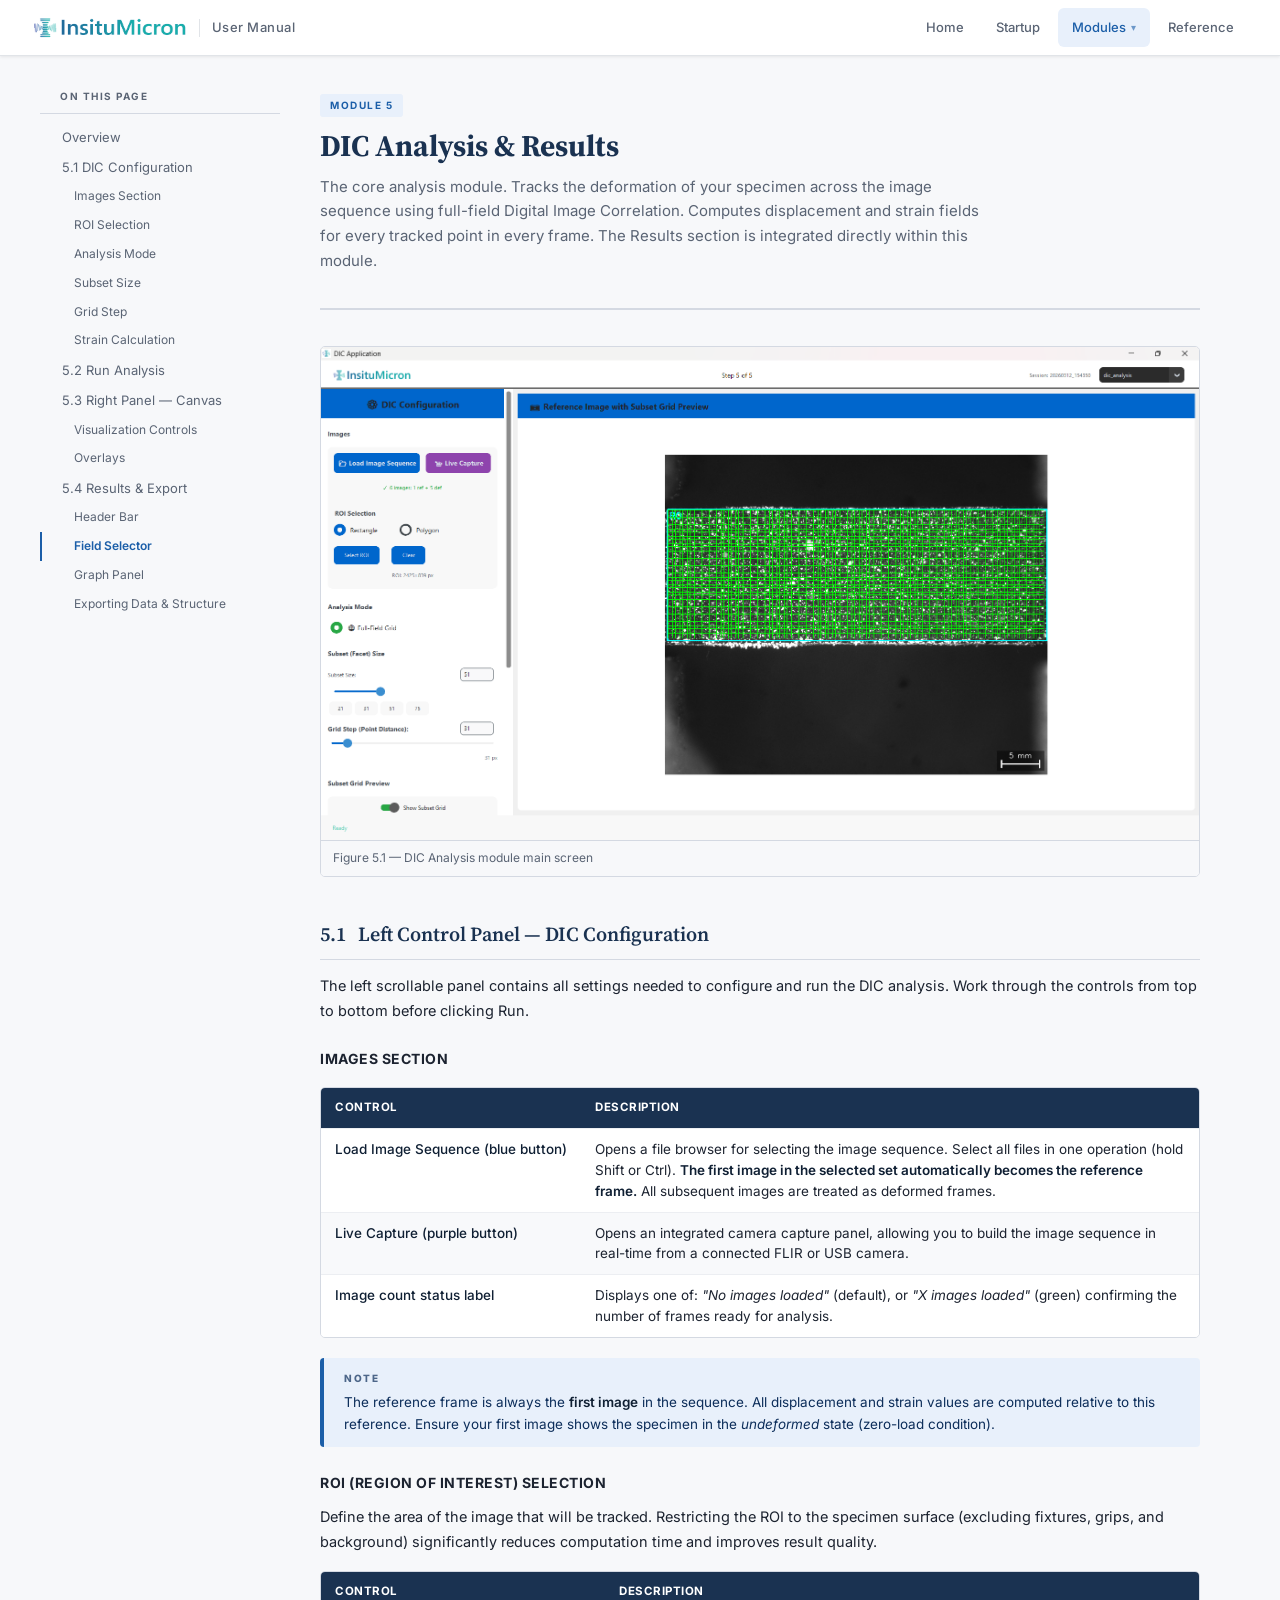
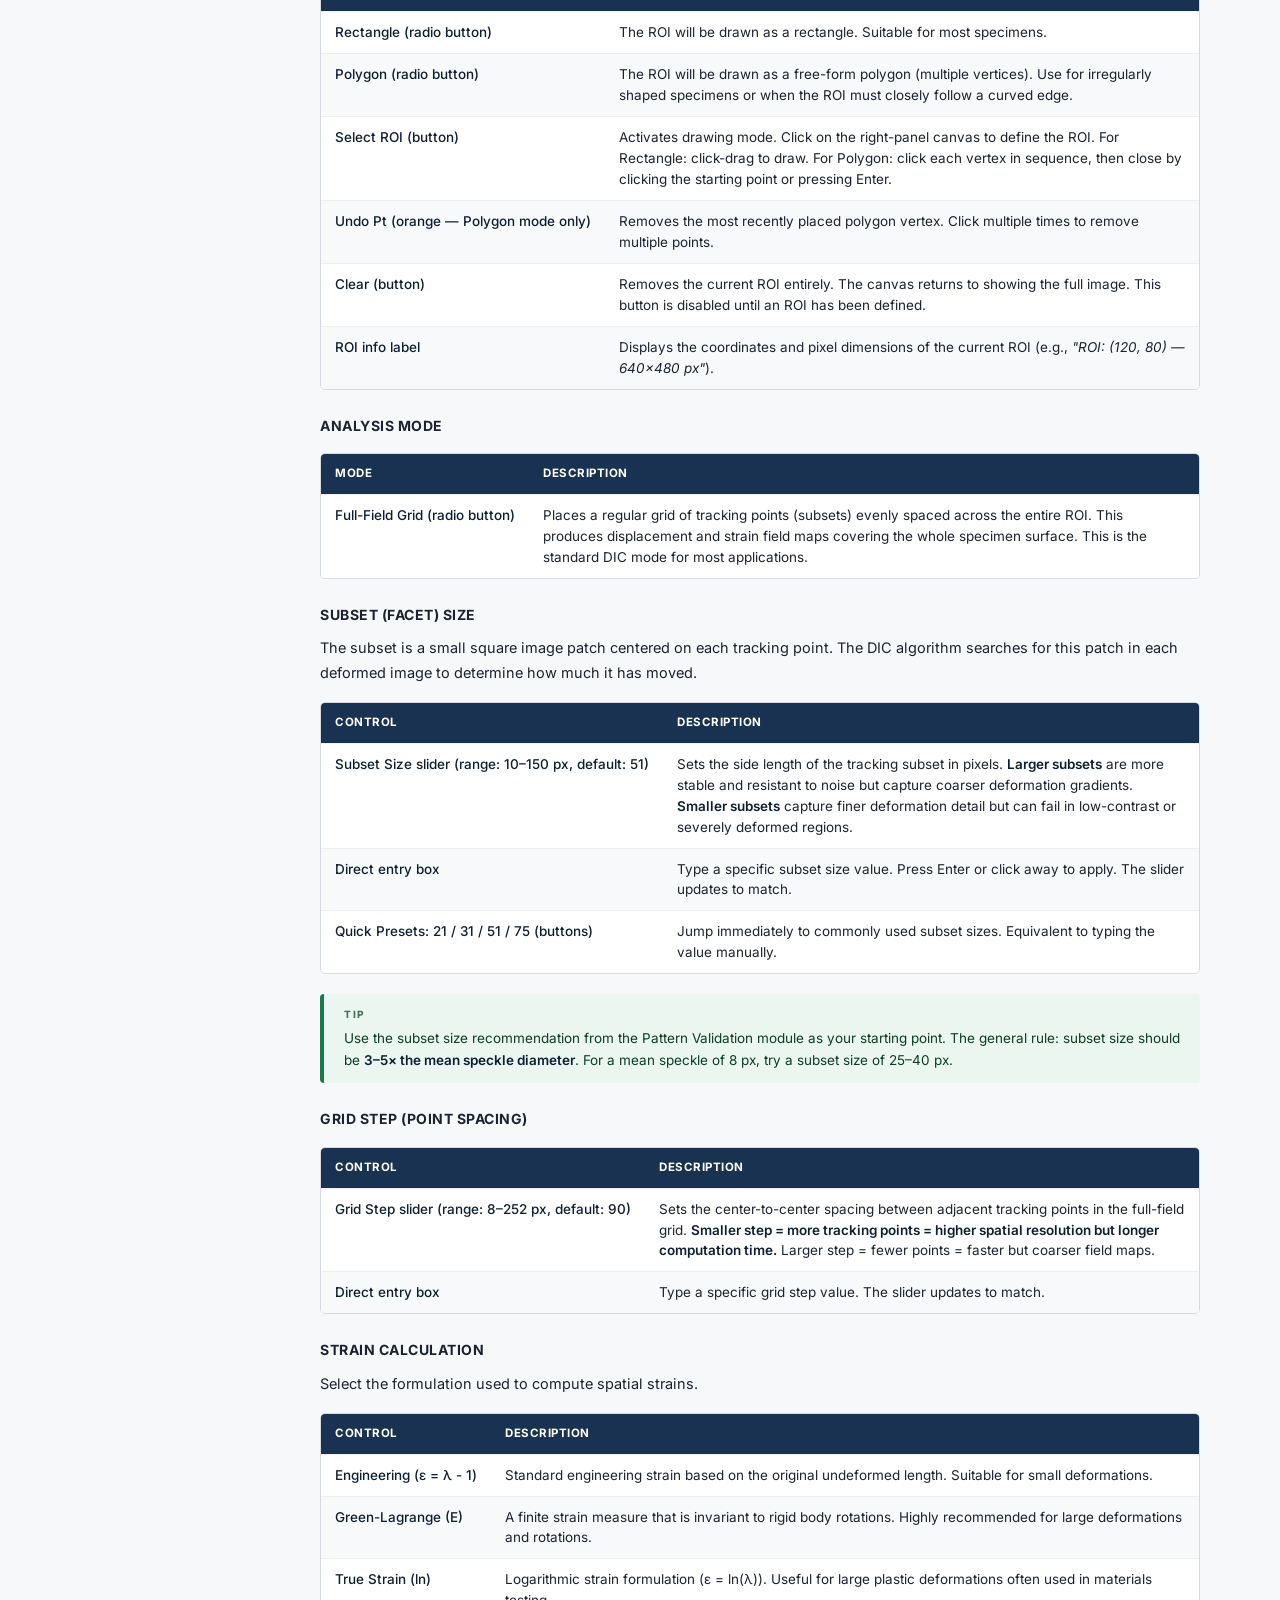
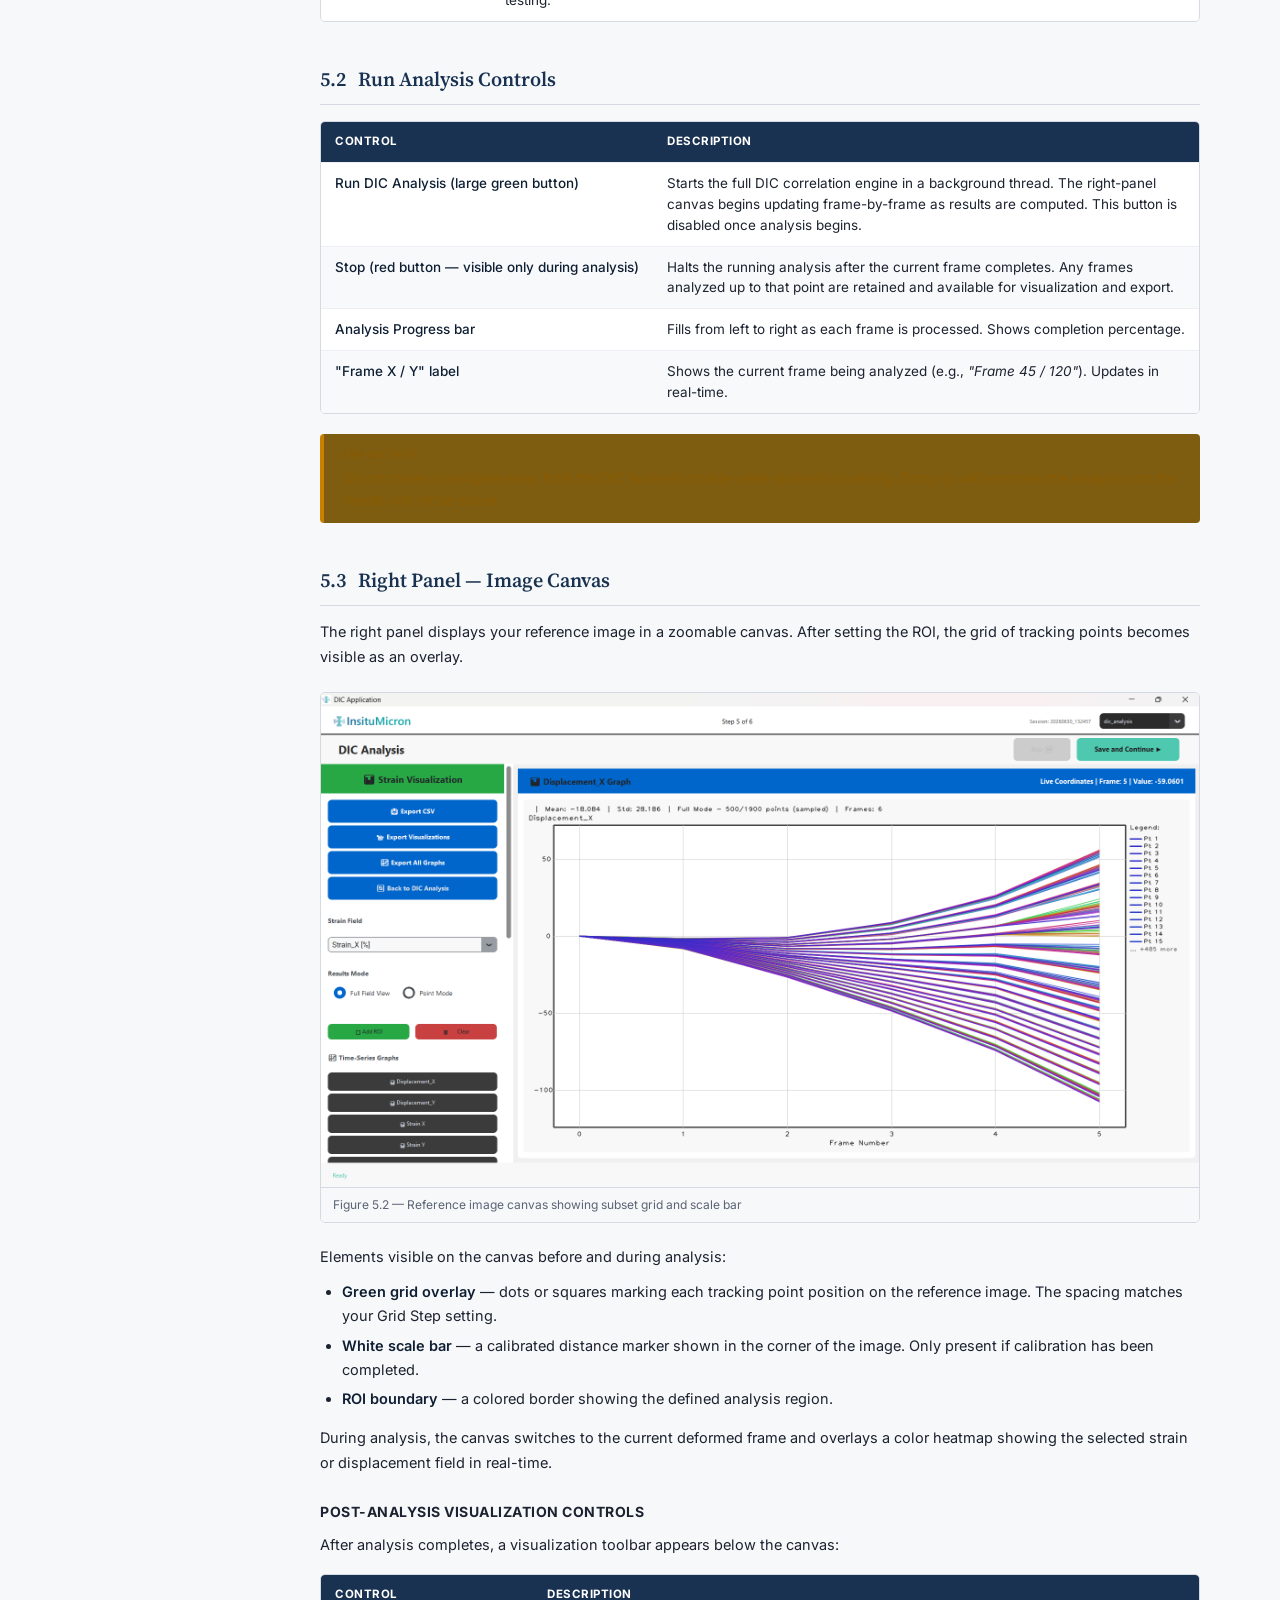
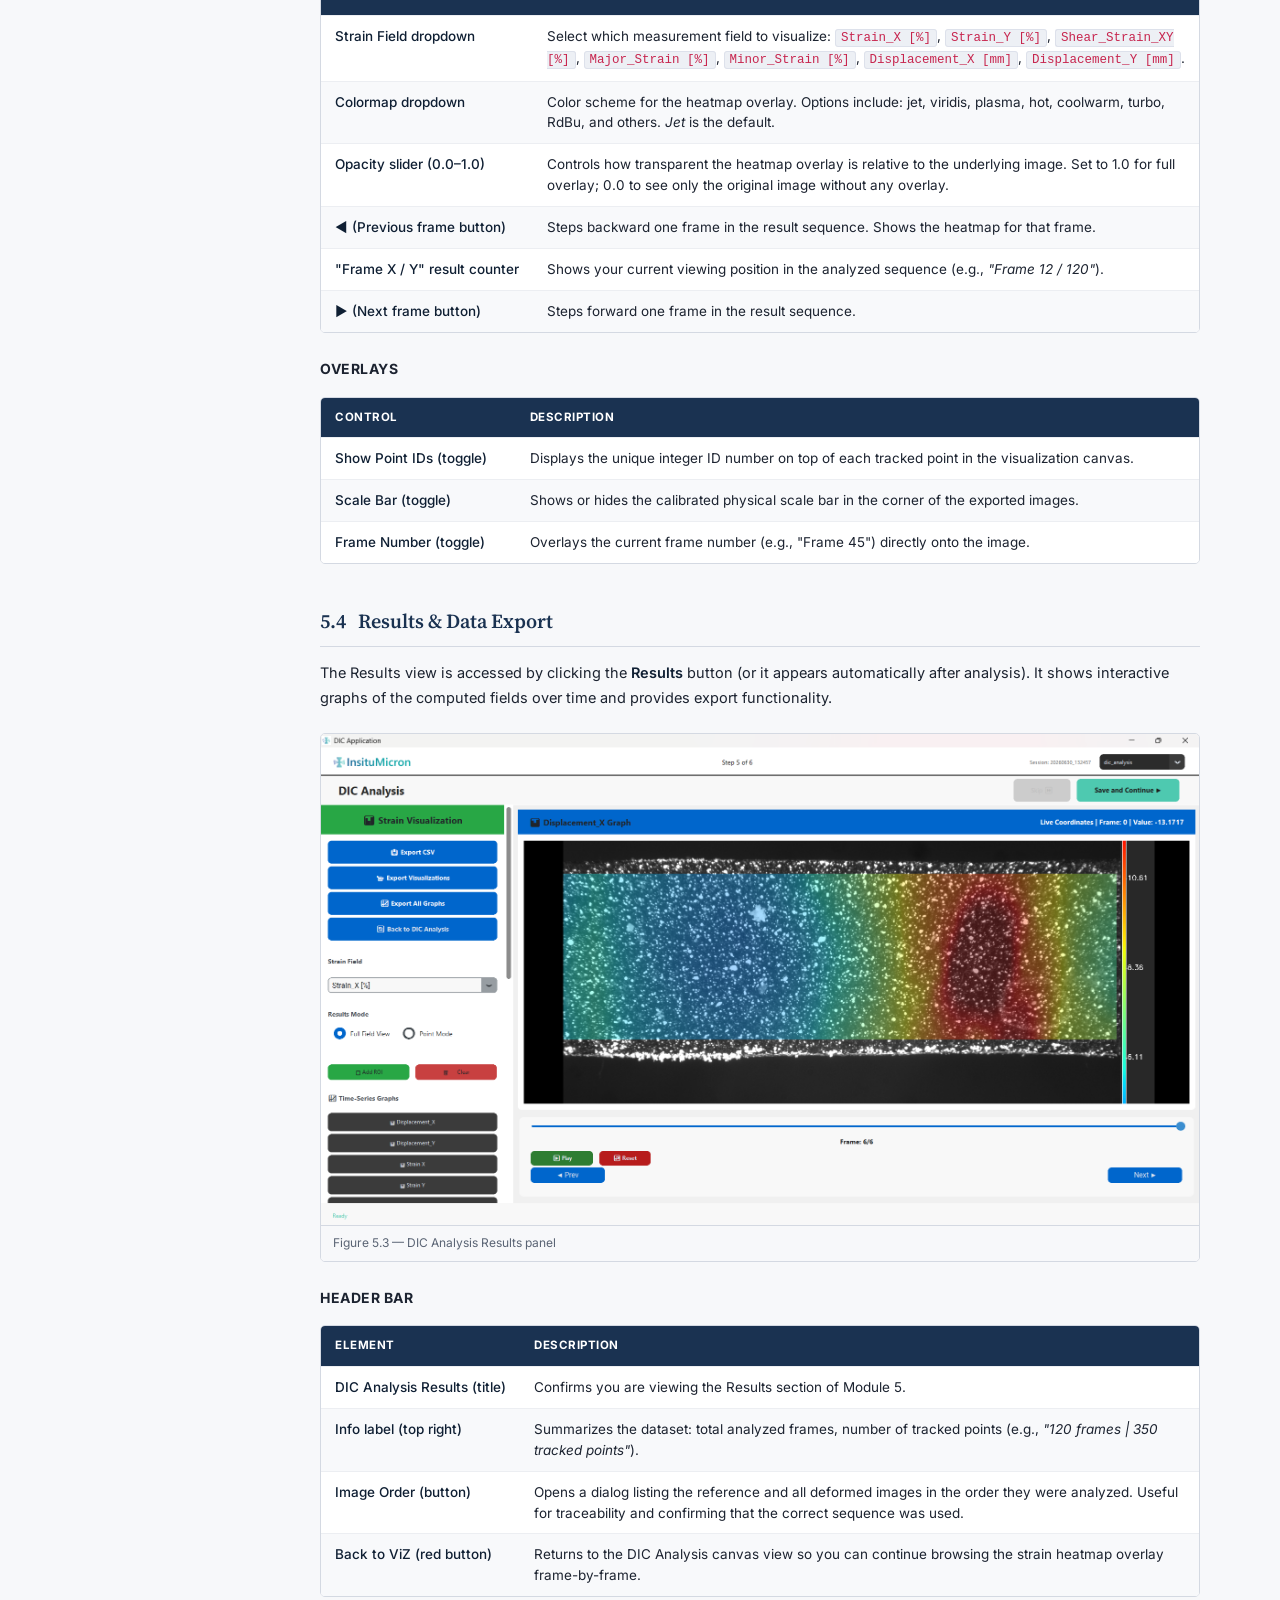
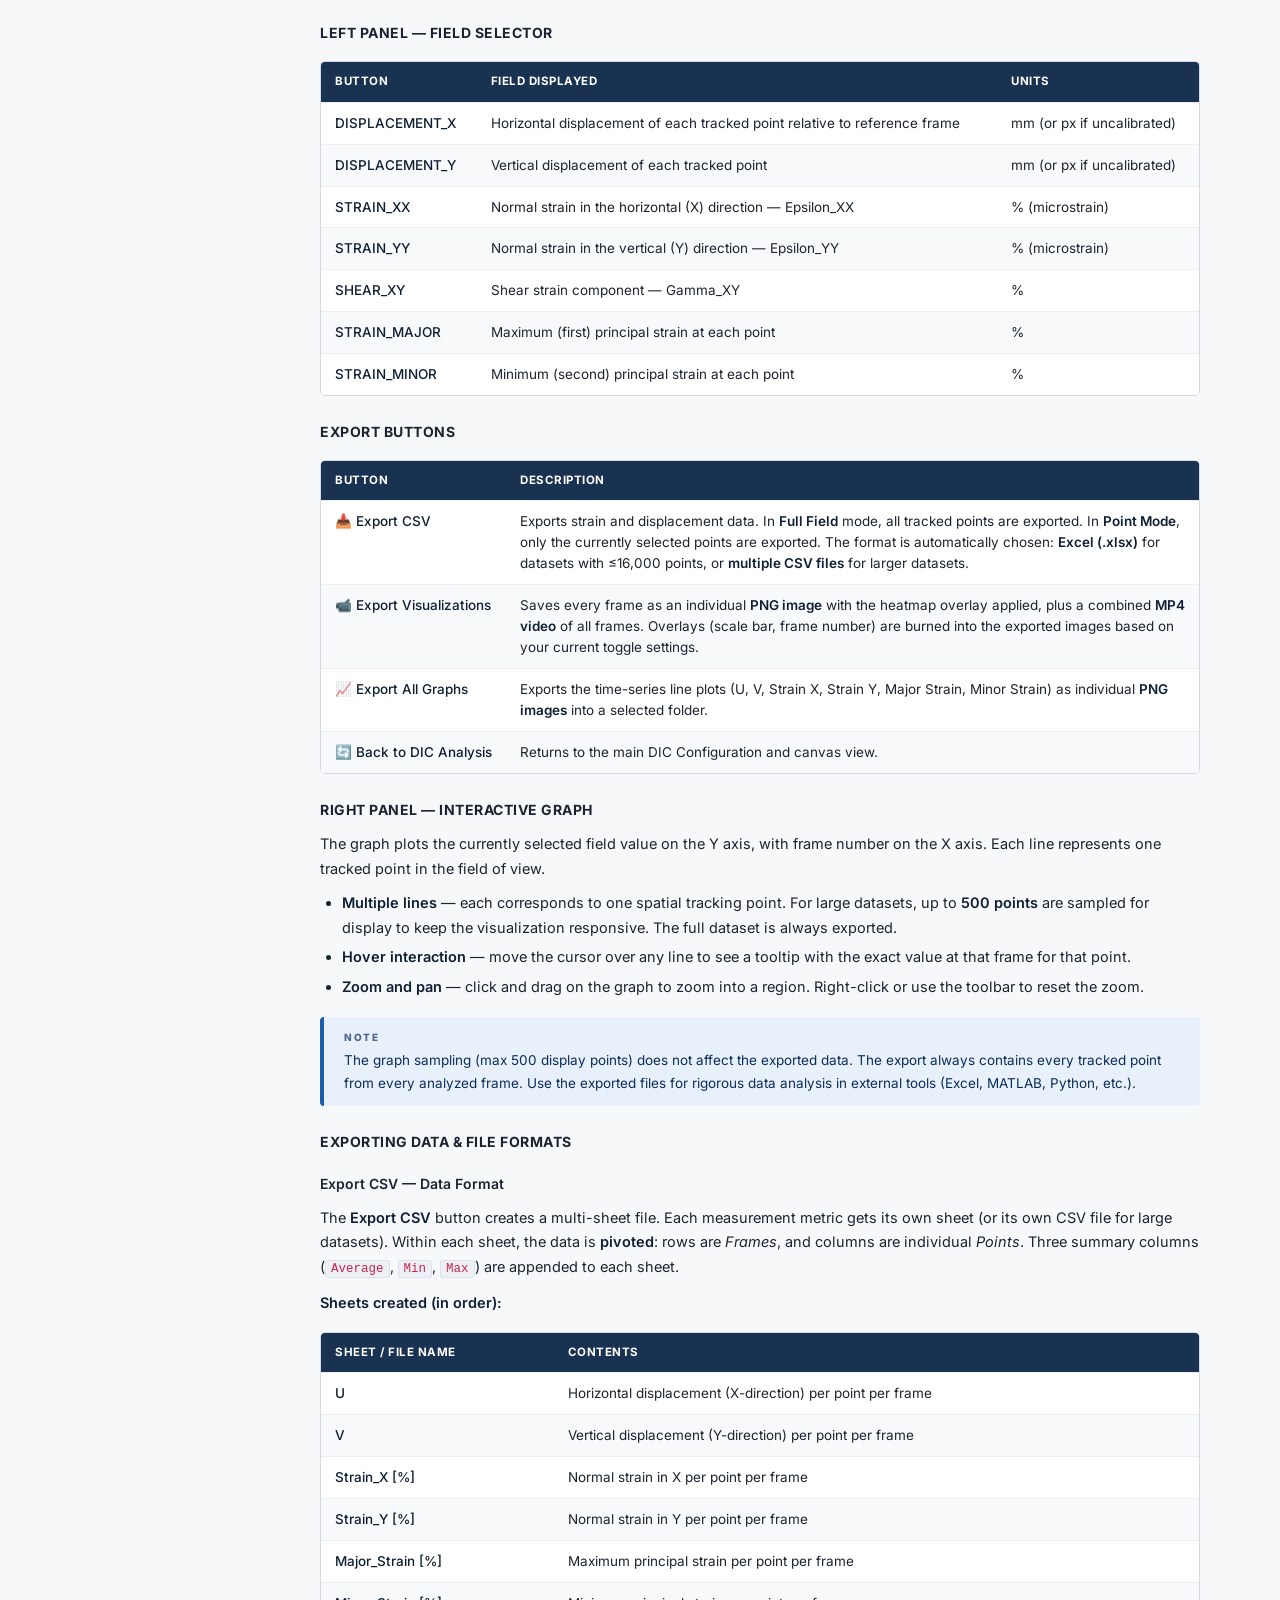
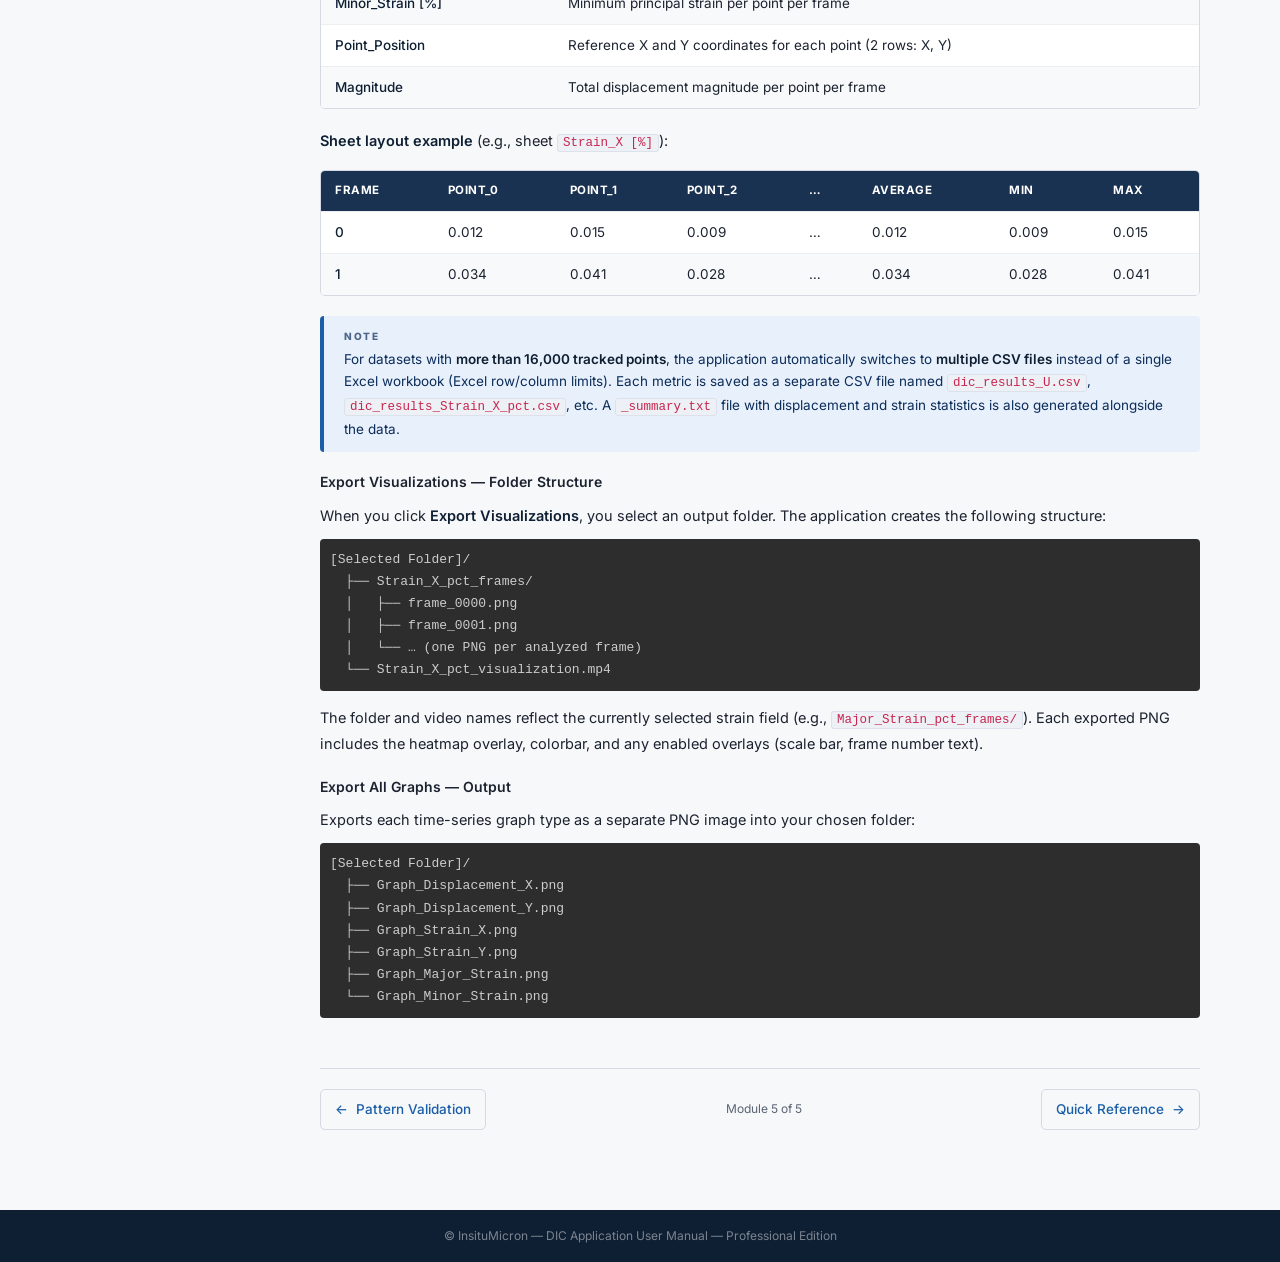
==== commit 267a864b: "Fix image case sensitivity for Cloudflare" ====
--- a/module5_dic_analysis.html
+++ b/module5_dic_analysis.html
@@ -57,7 +57,7 @@
     </div>
 
     <div class="fig">
-      <img src="images/D1.png" alt="DIC Analysis main screen" onerror="this.parentElement.className='fig-placeholder';this.parentElement.innerHTML='<div class=ph-label>[Screenshot: DIC Analysis main screen — left control panel, right image canvas]</div>'">
+      <img src="images/d1.png" alt="DIC Analysis main screen" onerror="this.parentElement.className='fig-placeholder';this.parentElement.innerHTML='<div class=ph-label>[Screenshot: DIC Analysis main screen — left control panel, right image canvas]</div>'">
       <div class="fig-caption">Figure 5.1 — DIC Analysis module main screen</div>
     </div>
 
